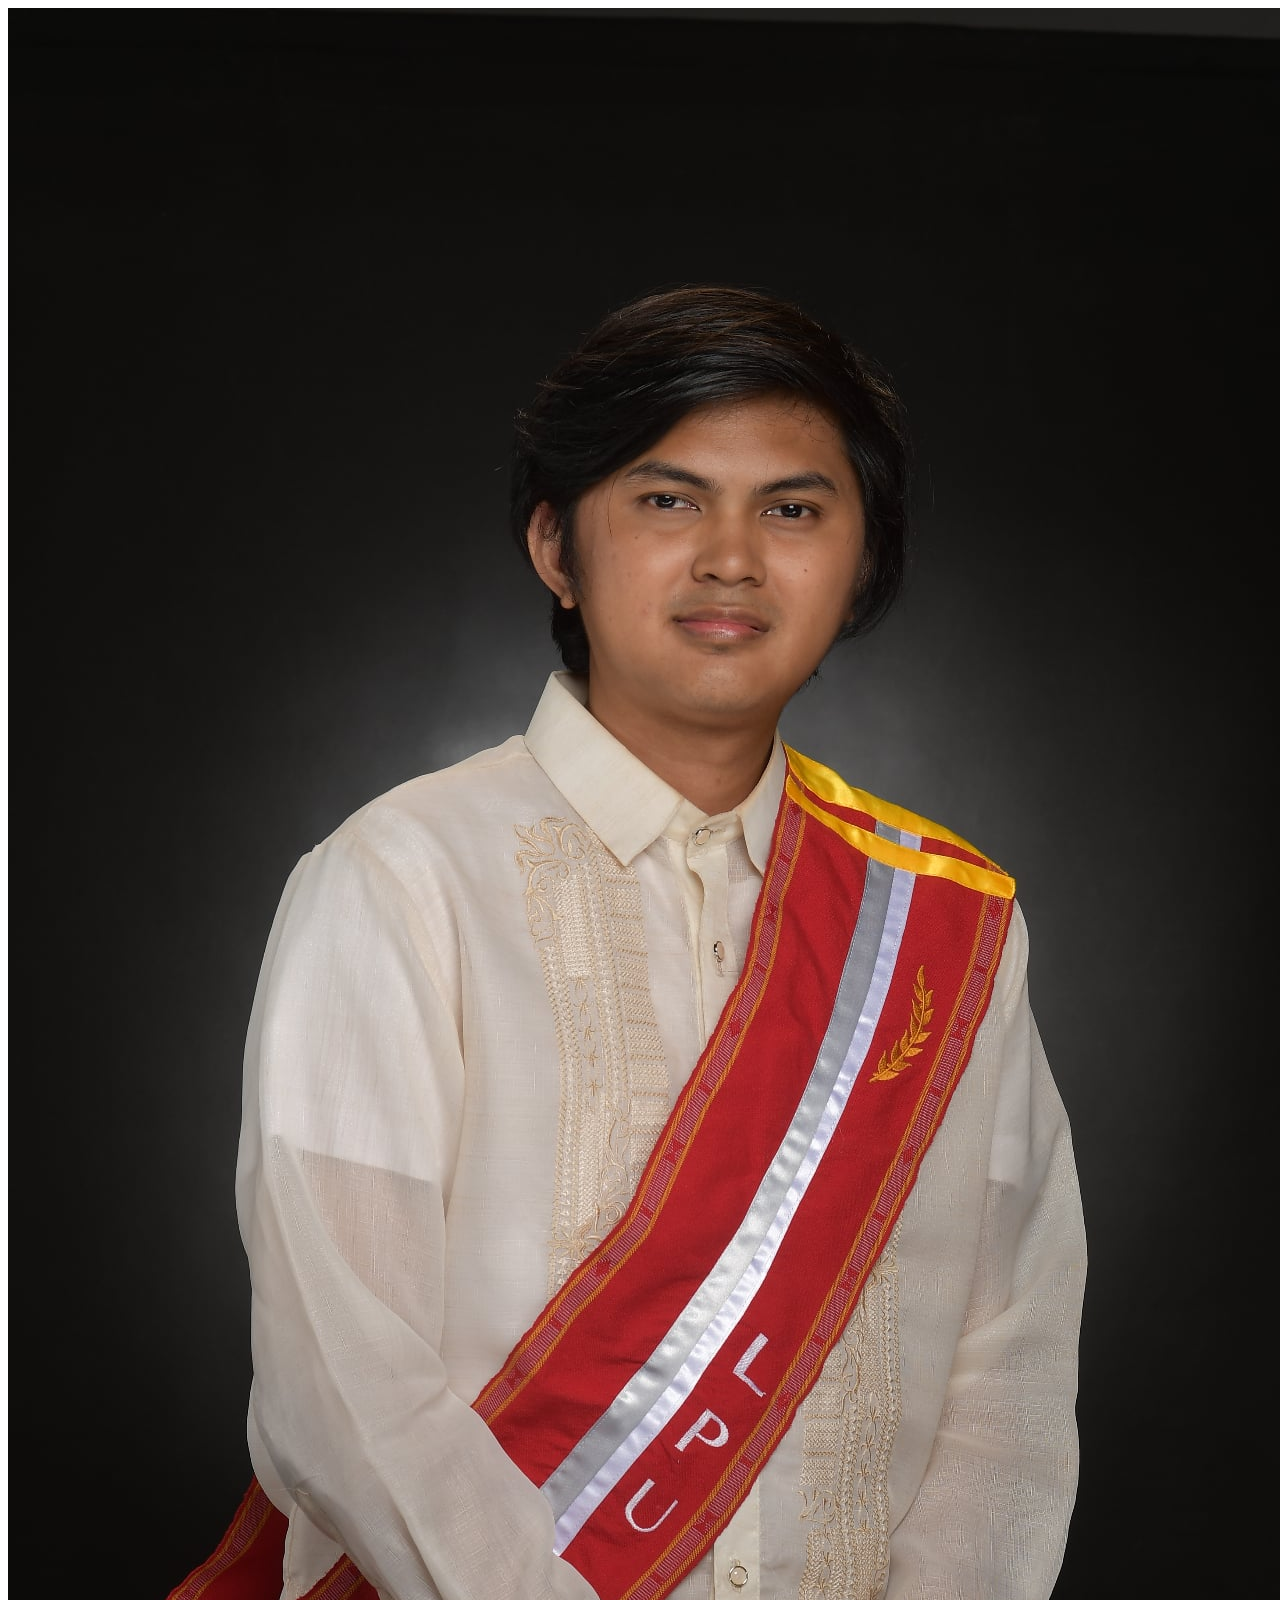
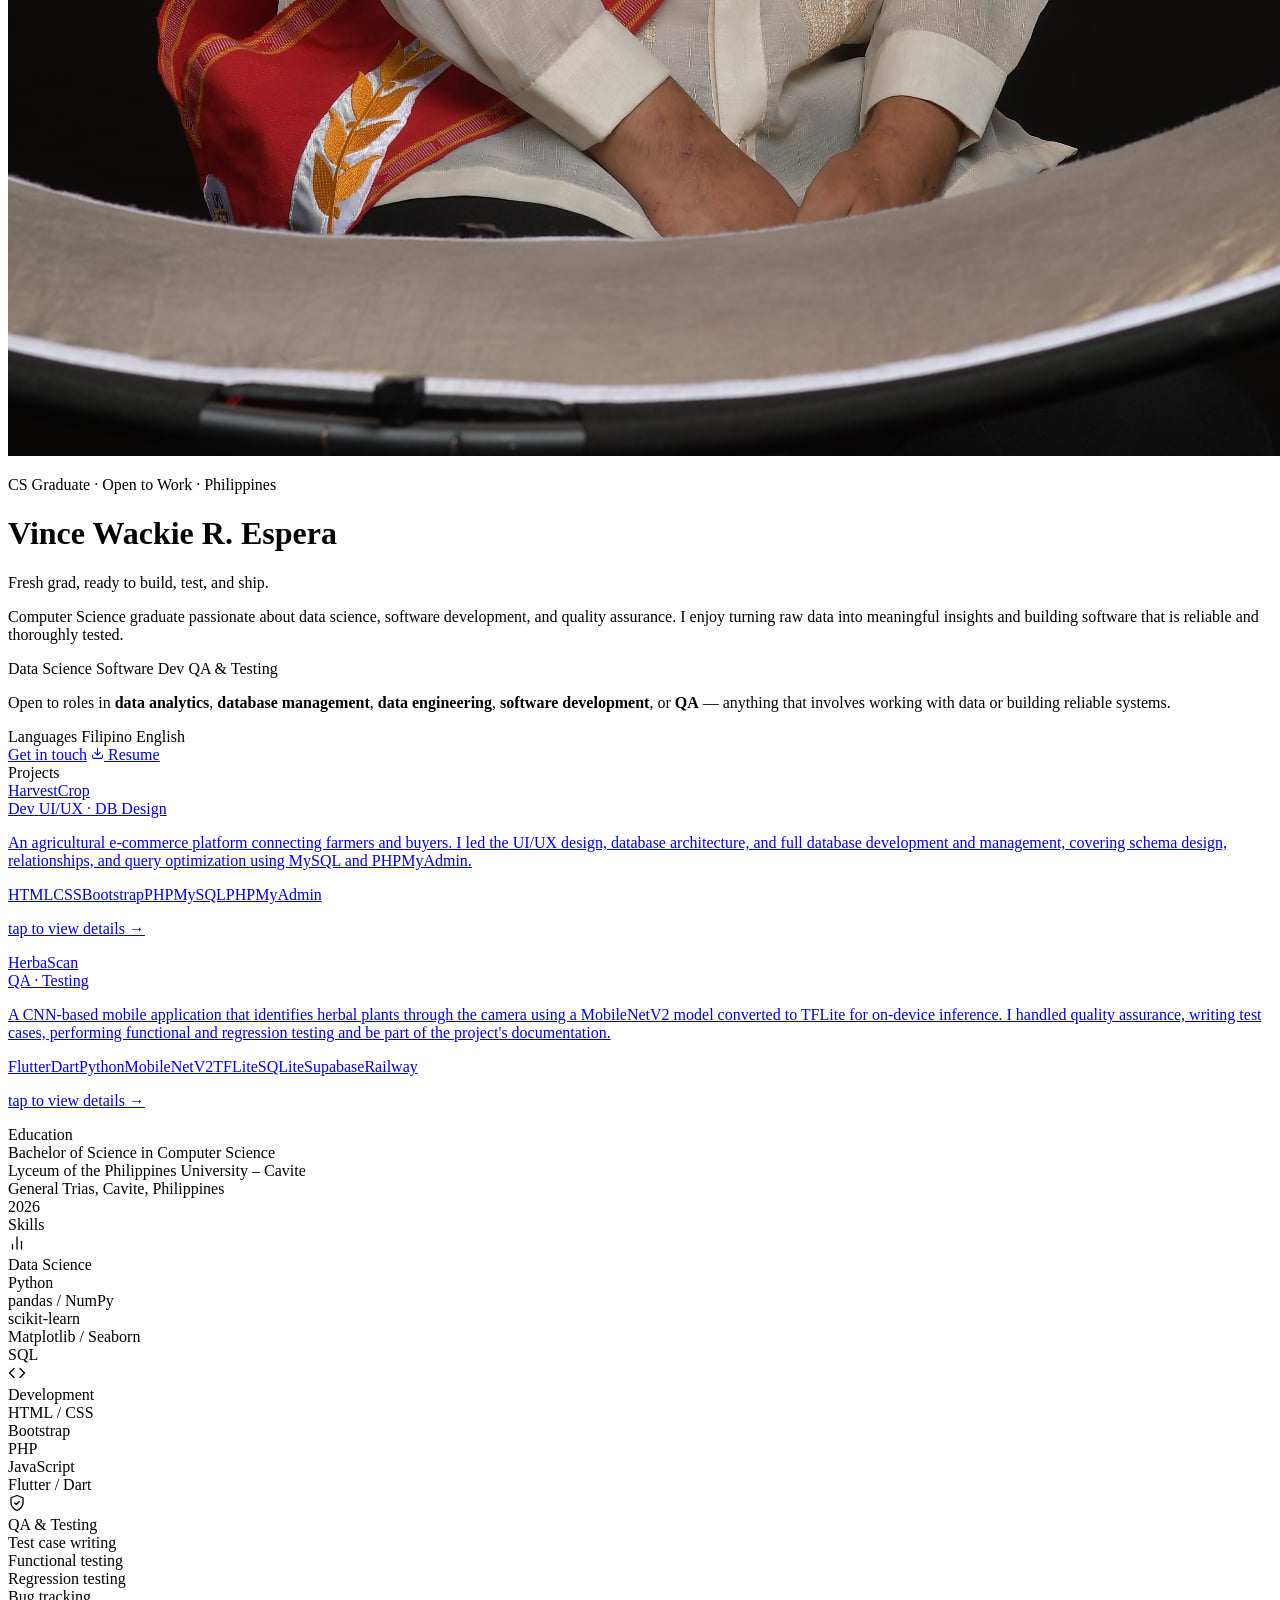
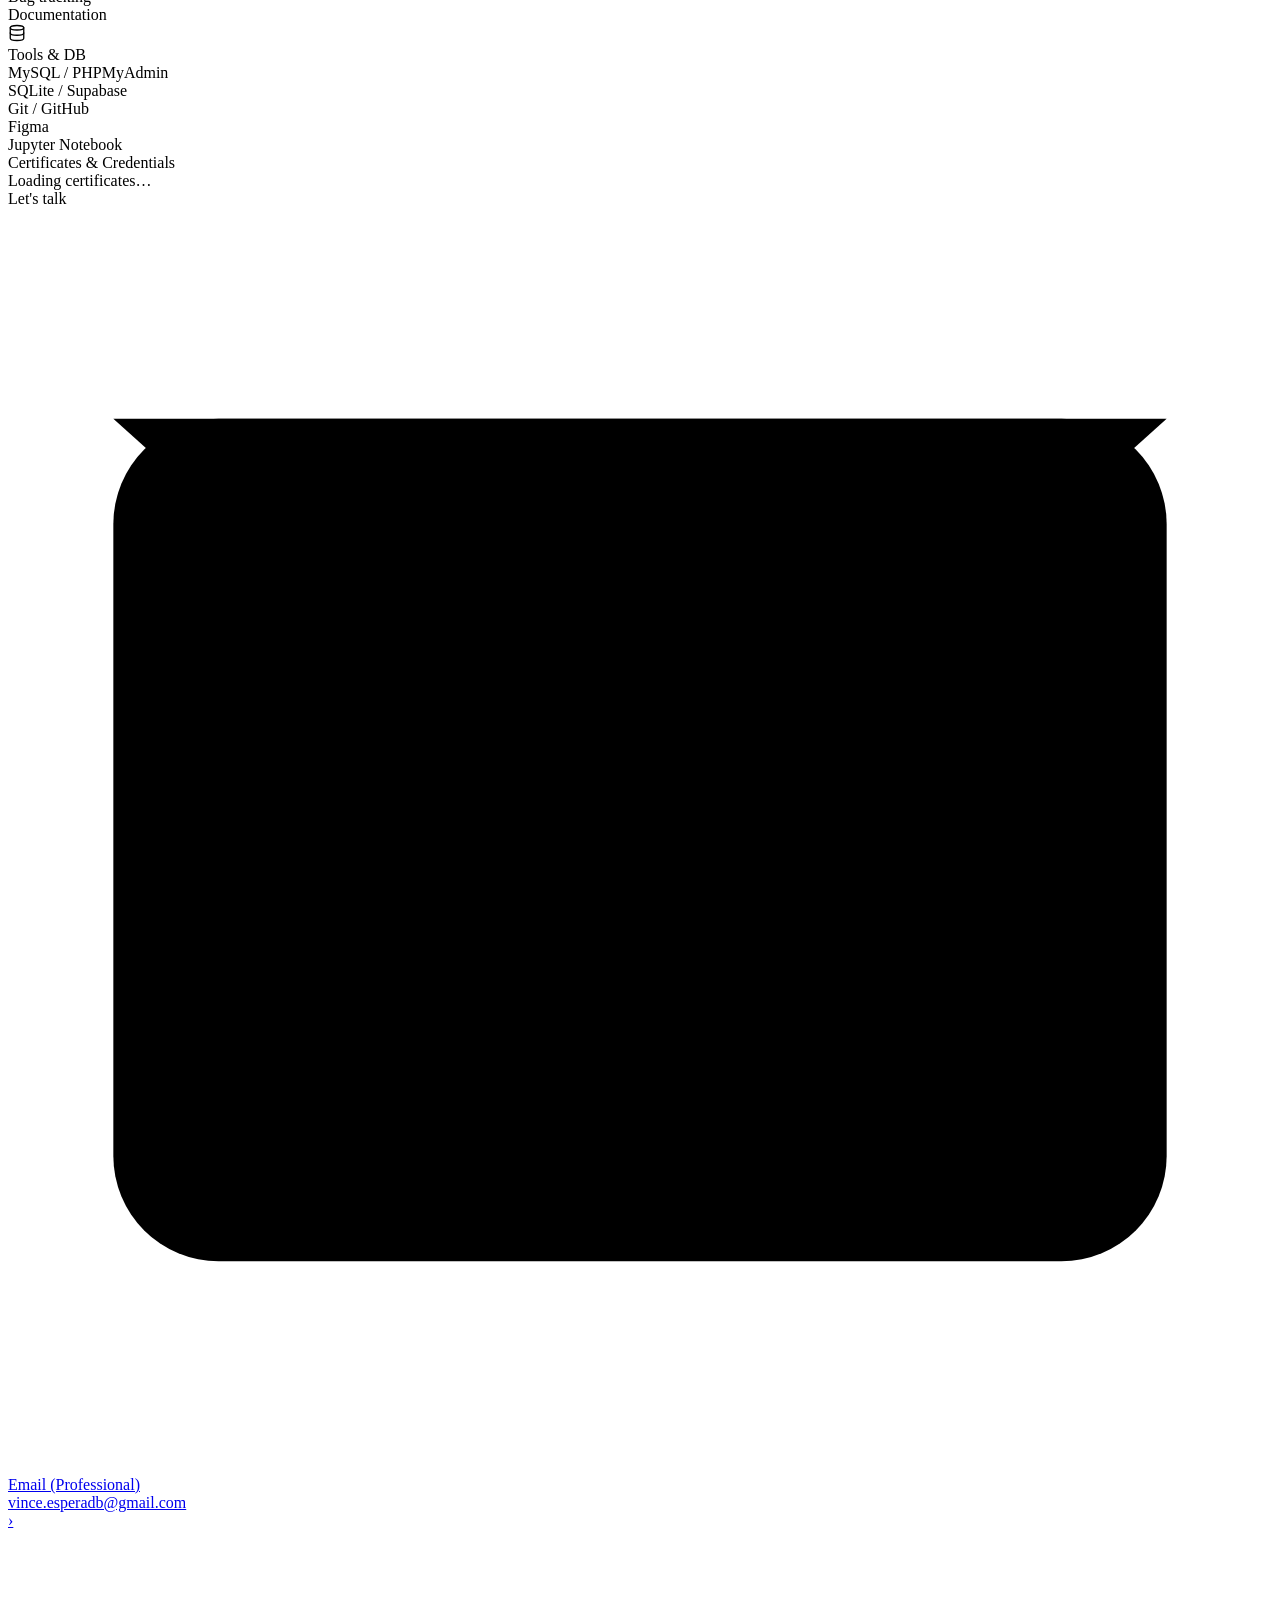
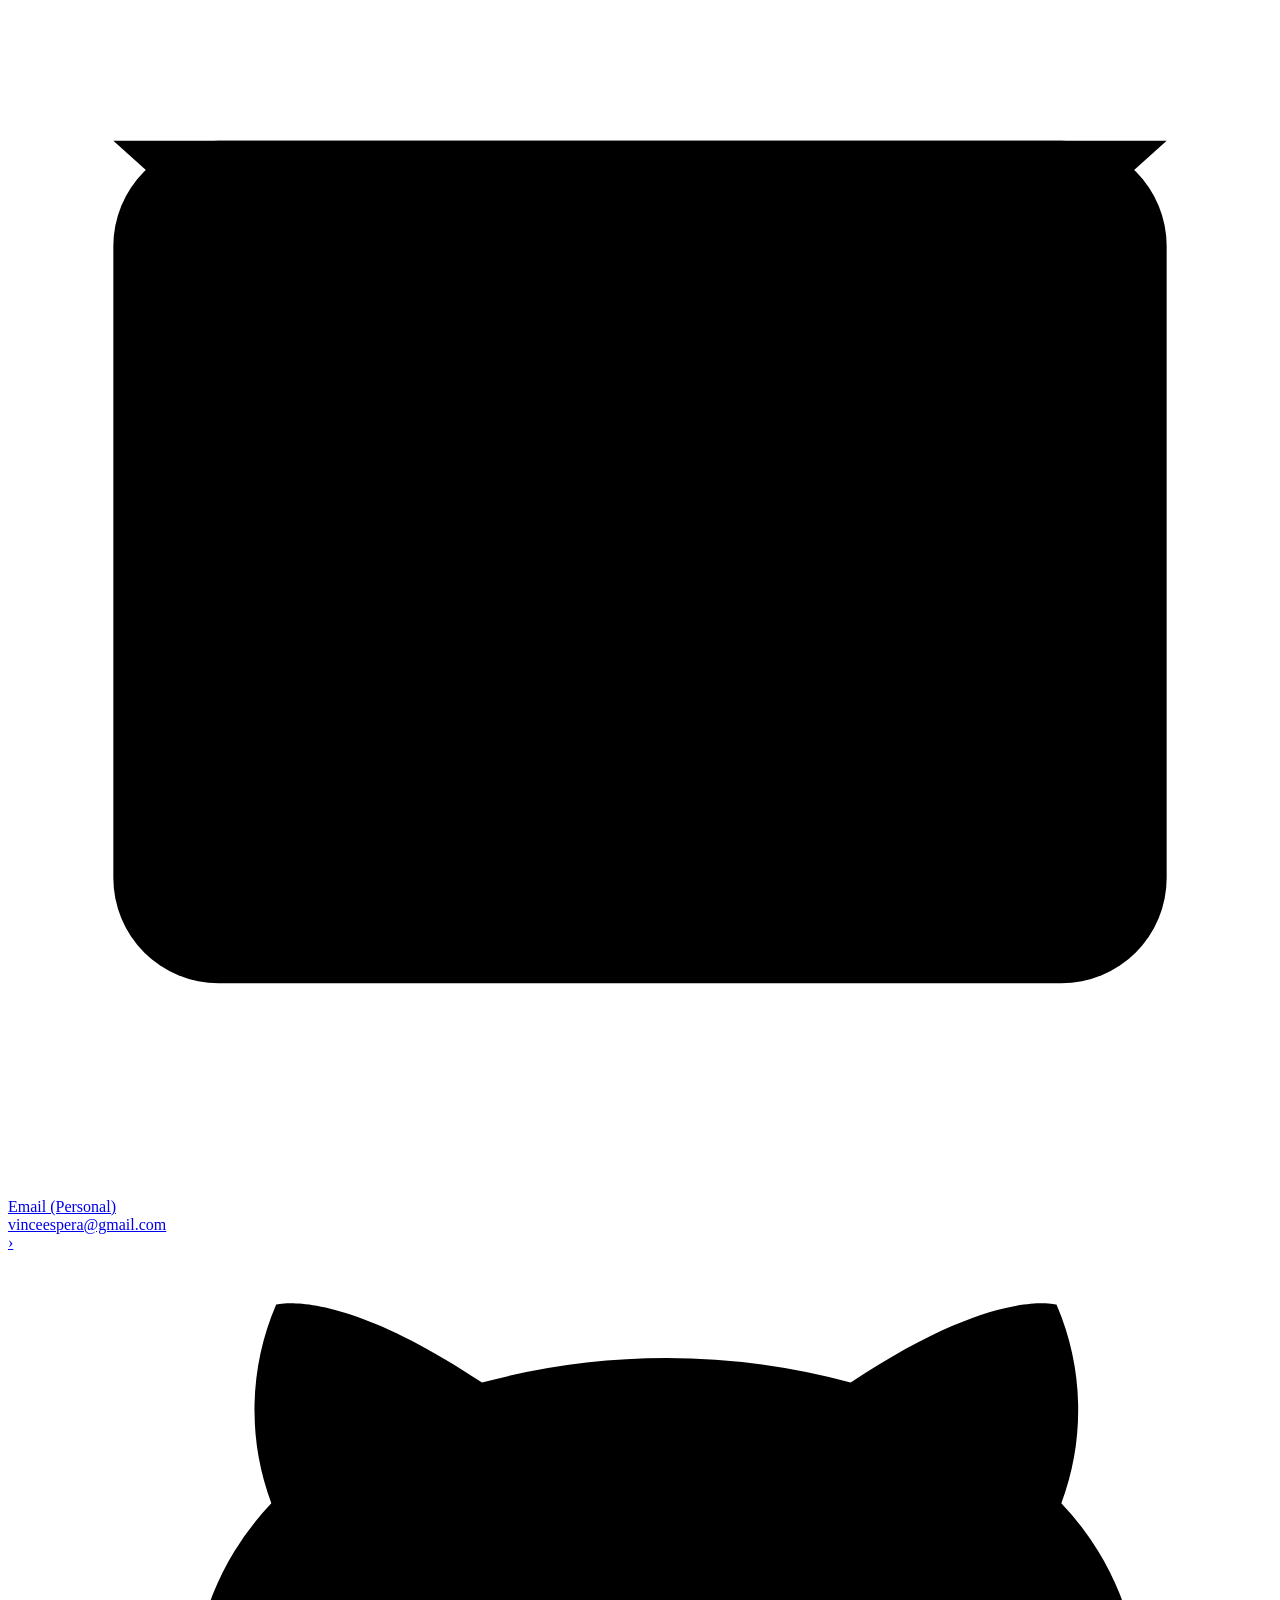
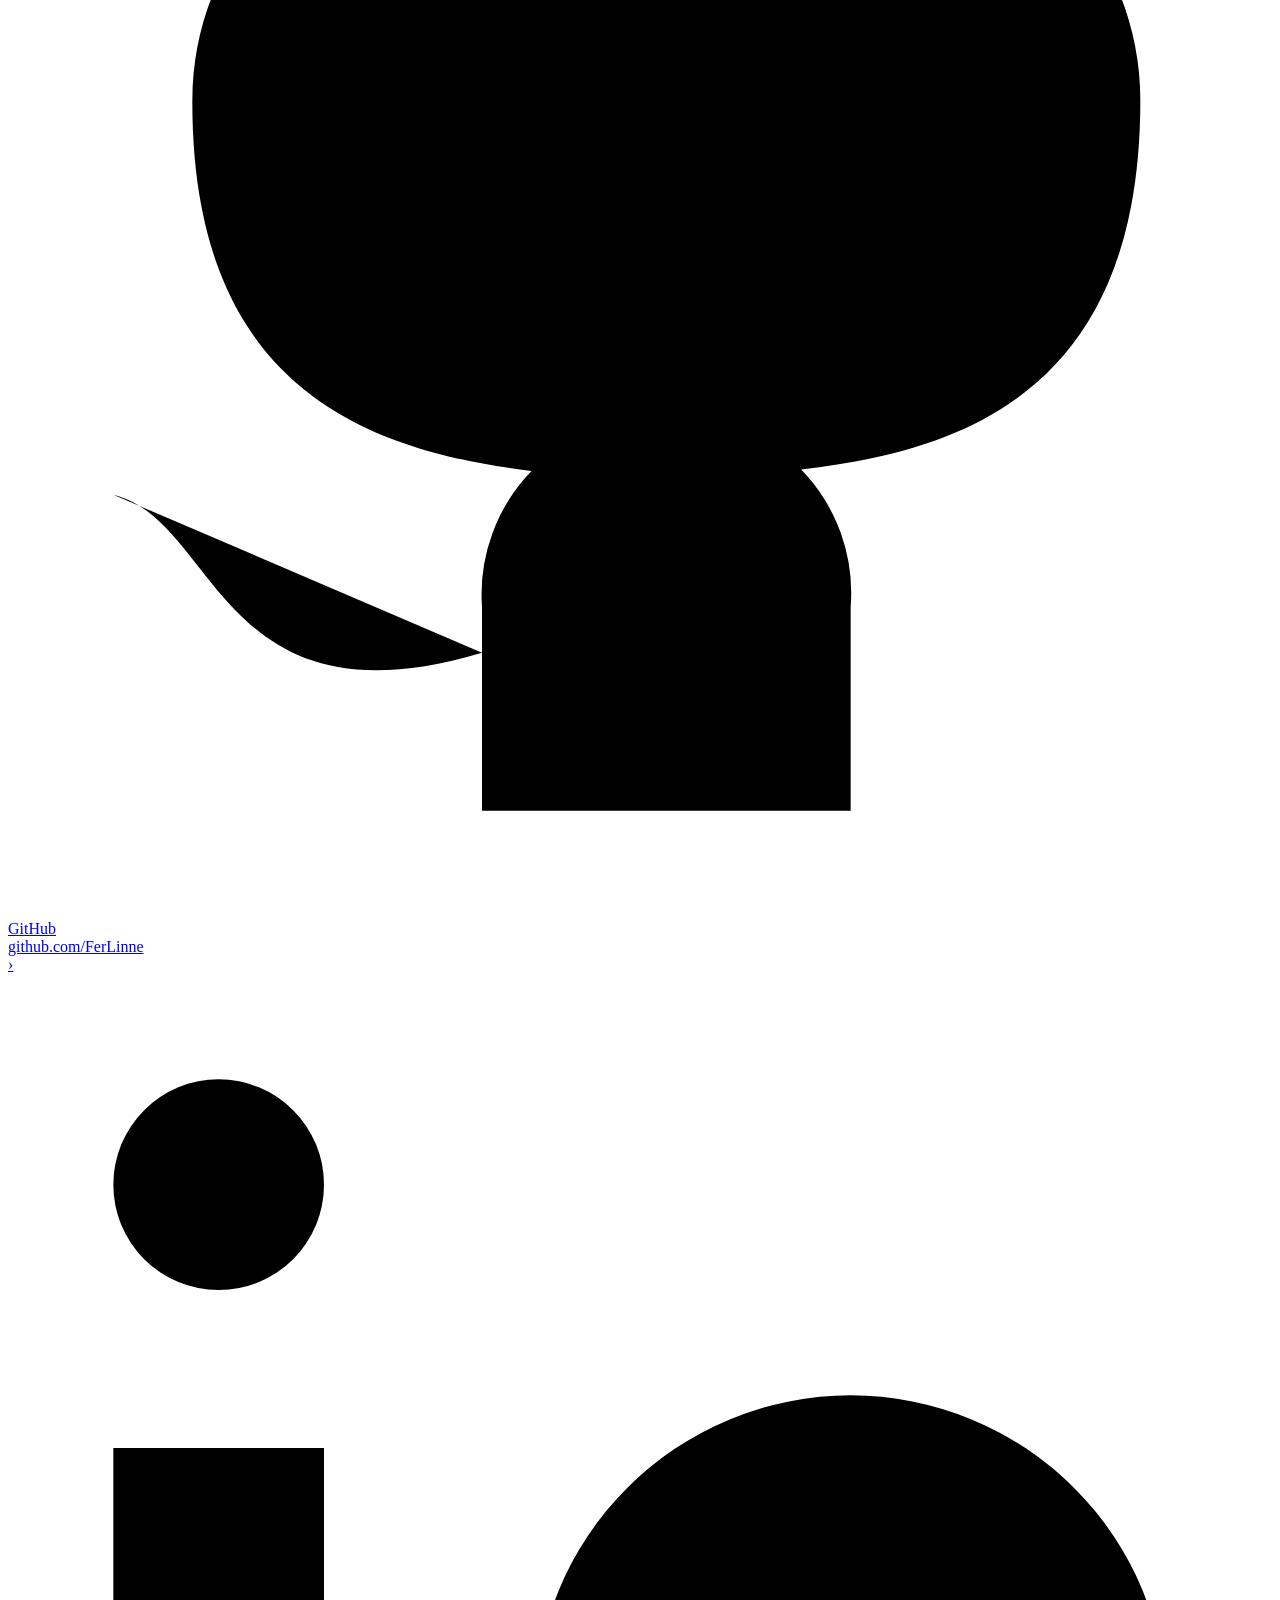
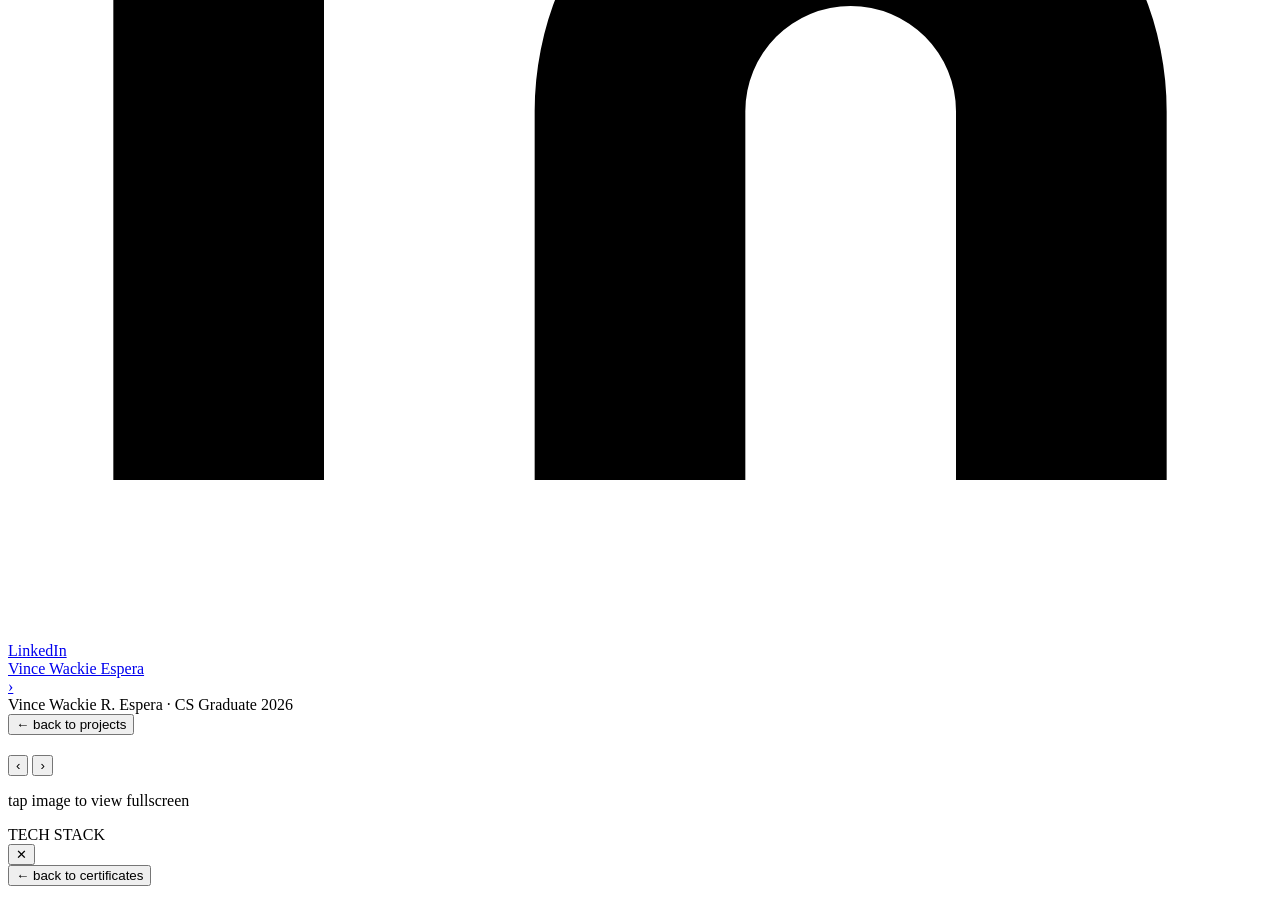
==== index.html @ 19dd056a "Added the updated index.html" ====
<!DOCTYPE html>
<html lang="en">
<head>
<meta charset="UTF-8"/>
<meta name="viewport" content="width=device-width, initial-scale=1.0"/>
<meta name="description" content="Vince Wackie R. Espera — CS Graduate · Data Science · Software Development · QA"/>
<title>Vince Espera · Portfolio</title>
<link href="https://fonts.googleapis.com/css2?family=DM+Mono:wght@400;500&family=DM+Sans:wght@300;400;500&display=swap" rel="stylesheet"/>
<link rel="stylesheet" href="styles.css"/>
</head>
<body>
<div class="page">

  <div class="main-split">

    <div class="hero-left">
      <div class="avatar">
        <img src="images/Profile.jpg" alt="Vince Espera"/>
      </div>
      <p class="hero-eyebrow">CS Graduate &middot; Open to Work &middot; Philippines</p>
      <h1 class="hero-name">Vince Wackie R. Espera</h1>
      <p class="hero-headline">Fresh grad, ready to build, test, and ship.</p>
      <p class="hero-bio">
        Computer Science graduate passionate about data science,
        software development, and quality assurance. I enjoy turning
        raw data into meaningful insights and building software that
        is reliable and thoroughly tested.
      </p>
      <div class="pills">
        <span class="pill">Data Science</span>
        <span class="pill">Software Dev</span>
        <span class="pill">QA &amp; Testing</span>
      </div>

      <p class="hero-looking">
        Open to roles in <strong>data analytics</strong>, <strong>database management</strong>,
        <strong>data engineering</strong>, <strong>software development</strong>, or <strong>QA</strong>
        — anything that involves working with data or building reliable systems.
      </p>

      <div class="hero-languages">
        <span class="lang-label">Languages</span>
        <span class="lang-tag">Filipino</span>
        <span class="lang-tag">English</span>
      </div>
      <div class="cta-row">
        <a class="btn btn-primary" href="mailto:vince.esperadb@gmail.com">Get in touch</a>
        <a class="btn" href="resume.pdf" target="_blank" download>
          <svg width="13" height="13" viewBox="0 0 24 24" fill="none" stroke="currentColor" stroke-width="2" stroke-linecap="round" stroke-linejoin="round"><path d="M21 15v4a2 2 0 0 1-2 2H5a2 2 0 0 1-2-2v-4"/><polyline points="7 10 12 15 17 10"/><line x1="12" y1="15" x2="12" y2="3"/></svg>
          Resume
        </a>
      </div>
    </div>

    <div id="projects">
      <div class="section-label">Projects</div>
      <div class="projects-scroll" id="project-list">
        <div class="list-state">Loading projects&hellip;</div>
      </div>
    </div>

  </div>


  <section class="section" id="education">
    <div class="section-label">Education</div>
    <div class="edu-card">
      <div class="edu-main">
        <div class="edu-degree">Bachelor of Science in Computer Science</div>
        <div class="edu-school">Lyceum of the Philippines University – Cavite</div>
        <div class="edu-location">General Trias, Cavite, Philippines</div>
      </div>
      <div class="edu-year">2026</div>
    </div>
  </section>

  <section class="section" id="skills">
    <div class="section-label">Skills</div>
    <div class="skills-grid">

      <div class="skill-card">
        <div class="skill-card-header">
          <div class="skill-icon ds">
            <svg width="18" height="18" viewBox="0 0 24 24" fill="none" stroke="currentColor" stroke-width="1.75" stroke-linecap="round" stroke-linejoin="round">
              <line x1="18" y1="20" x2="18" y2="10"/><line x1="12" y1="20" x2="12" y2="4"/><line x1="6" y1="20" x2="6" y2="14"/>
            </svg>
          </div>
          <div class="skill-card-title">Data Science</div>
        </div>
        <div class="skill-items">
          <div class="skill-item"><span class="skill-dot"></span>Python</div>
          <div class="skill-item"><span class="skill-dot"></span>pandas / NumPy</div>
          <div class="skill-item"><span class="skill-dot"></span>scikit-learn</div>
          <div class="skill-item"><span class="skill-dot"></span>Matplotlib / Seaborn</div>
          <div class="skill-item"><span class="skill-dot"></span>SQL</div>
        </div>
      </div>

      <div class="skill-card">
        <div class="skill-card-header">
          <div class="skill-icon dev">
            <svg width="18" height="18" viewBox="0 0 24 24" fill="none" stroke="currentColor" stroke-width="1.75" stroke-linecap="round" stroke-linejoin="round">
              <polyline points="16 18 22 12 16 6"/><polyline points="8 6 2 12 8 18"/>
            </svg>
          </div>
          <div class="skill-card-title">Development</div>
        </div>
        <div class="skill-items">
          <div class="skill-item"><span class="skill-dot"></span>HTML / CSS</div>
          <div class="skill-item"><span class="skill-dot"></span>Bootstrap</div>
          <div class="skill-item"><span class="skill-dot"></span>PHP</div>
          <div class="skill-item"><span class="skill-dot"></span>JavaScript</div>
          <div class="skill-item"><span class="skill-dot"></span>Flutter / Dart</div>
        </div>
      </div>

      <div class="skill-card">
        <div class="skill-card-header">
          <div class="skill-icon qa">
            <svg width="18" height="18" viewBox="0 0 24 24" fill="none" stroke="currentColor" stroke-width="1.75" stroke-linecap="round" stroke-linejoin="round">
              <path d="M12 22s8-4 8-10V5l-8-3-8 3v7c0 6 8 10 8 10z"/><polyline points="9 12 11 14 15 10"/>
            </svg>
          </div>
          <div class="skill-card-title">QA &amp; Testing</div>
        </div>
        <div class="skill-items">
          <div class="skill-item"><span class="skill-dot"></span>Test case writing</div>
          <div class="skill-item"><span class="skill-dot"></span>Functional testing</div>
          <div class="skill-item"><span class="skill-dot"></span>Regression testing</div>
          <div class="skill-item"><span class="skill-dot"></span>Bug tracking</div>
          <div class="skill-item"><span class="skill-dot"></span>Documentation</div>
        </div>
      </div>

      <div class="skill-card">
        <div class="skill-card-header">
          <div class="skill-icon tools">
            <svg width="18" height="18" viewBox="0 0 24 24" fill="none" stroke="currentColor" stroke-width="1.75" stroke-linecap="round" stroke-linejoin="round">
              <ellipse cx="12" cy="5" rx="9" ry="3"/><path d="M21 12c0 1.66-4 3-9 3s-9-1.34-9-3"/><path d="M3 5v14c0 1.66 4 3 9 3s9-1.34 9-3V5"/>
            </svg>
          </div>
          <div class="skill-card-title">Tools &amp; DB</div>
        </div>
        <div class="skill-items">
          <div class="skill-item"><span class="skill-dot"></span>MySQL / PHPMyAdmin</div>
          <div class="skill-item"><span class="skill-dot"></span>SQLite / Supabase</div>
          <div class="skill-item"><span class="skill-dot"></span>Git / GitHub</div>
          <div class="skill-item"><span class="skill-dot"></span>Figma</div>
          <div class="skill-item"><span class="skill-dot"></span>Jupyter Notebook</div>
        </div>
      </div>

    </div>
  </section>

  <section class="section" id="certificates">
    <div class="section-label">Certificates &amp; Credentials</div>
    <div class="cert-grid" id="cert-list">
      <div class="list-state">Loading certificates&hellip;</div>
    </div>
  </section>

  <section class="section" id="contact">
    <div class="section-label">Let's talk</div>
    <div class="contact-card">

      <a class="contact-row" href="mailto:vince.esperadb@gmail.com">
        <div class="contact-icon"><svg viewBox="0 0 24 24"><rect x="2" y="4" width="20" height="16" rx="2"/><path d="m2 4 10 9 10-9"/></svg></div>
        <div><div class="c-label">Email (Professional)</div><div class="c-val">vince.esperadb@gmail.com</div></div>
        <span class="c-arrow">›</span>
      </a>

      <a class="contact-row" href="mailto:vinceespera@gmail.com">
        <div class="contact-icon"><svg viewBox="0 0 24 24"><rect x="2" y="4" width="20" height="16" rx="2"/><path d="m2 4 10 9 10-9"/></svg></div>
        <div><div class="c-label">Email (Personal)</div><div class="c-val">vinceespera@gmail.com</div></div>
        <span class="c-arrow">›</span>
      </a>

      <a class="contact-row" href="https://github.com/FerLinne" target="_blank" rel="noopener">
        <div class="contact-icon"><svg viewBox="0 0 24 24"><path d="M9 19c-5 1.5-5-2.5-7-3m14 6v-3.87a3.37 3.37 0 0 0-.94-2.61c3.14-.35 6.44-1.54 6.44-7A5.44 5.44 0 0 0 20 4.77 5.07 5.07 0 0 0 19.91 1S18.73.65 16 2.48a13.38 13.38 0 0 0-7 0C6.27.65 5.09 1 5.09 1A5.07 5.07 0 0 0 5 4.77a5.44 5.44 0 0 0-1.5 3.78c0 5.42 3.3 6.61 6.44 7A3.37 3.37 0 0 0 9 18.13V22"/></svg></div>
        <div><div class="c-label">GitHub</div><div class="c-val">github.com/FerLinne</div></div>
        <span class="c-arrow">›</span>
      </a>

      <a class="contact-row" href="https://www.linkedin.com/in/vince-wackie-espera-24503b363/" target="_blank" rel="noopener">
        <div class="contact-icon"><svg viewBox="0 0 24 24"><path d="M16 8a6 6 0 0 1 6 6v7h-4v-7a2 2 0 0 0-2-2 2 2 0 0 0-2 2v7h-4v-7a6 6 0 0 1 6-6z"/><rect x="2" y="9" width="4" height="12"/><circle cx="4" cy="4" r="2"/></svg></div>
        <div><div class="c-label">LinkedIn</div><div class="c-val">Vince Wackie Espera</div></div>
        <span class="c-arrow">›</span>
      </a>

    </div>
  </section>

  <footer>
    <span>Vince Wackie R. Espera &middot; CS Graduate</span>
    <span>2026</span>
  </footer>

</div>


<div class="detail-overlay" id="detail-overlay">
  <div class="detail-inner">
    <button class="detail-back" id="detail-back">← back to projects</button>
    <h2 class="detail-title" id="detail-title"></h2>
    <div class="carousel-wrap">
      <div class="carousel-track" id="carousel-track"></div>
      <button class="cbtn prev" id="cprev">&#8249;</button>
      <button class="cbtn next" id="cnext">&#8250;</button>
    </div>
    <div class="carousel-dots" id="carousel-dots"></div>
    <p class="carousel-hint" id="carousel-hint">tap image to view fullscreen</p>
    <div class="detail-badges" id="detail-badges"></div>
    <div id="detail-status"></div>
    <p class="detail-desc" id="detail-desc"></p>
    <div class="detail-divider"></div>
    <div class="detail-stack-label">TECH STACK</div>
    <div class="detail-tags" id="detail-tags"></div>
    <div id="detail-link-wrap"></div>
  </div>
</div>


<div class="fullscreen-overlay" id="fs-overlay">
  <button class="fs-close" id="fs-close">&#10005;</button>
  <img id="fs-img" src="" alt=""/>
</div>


<script>
const BADGE = {
  dev:    { label: 'Dev',            cls: 'badge-dev'    },
  ds:     { label: 'Data Science',   cls: 'badge-ds'     },
  qa:     { label: 'QA · Testing',   cls: 'badge-qa'     },
  design: { label: 'UI/UX · Design', cls: 'badge-design' },
};

function esc(s) {
  return String(s)
    .replace(/&/g, '&amp;').replace(/</g, '&lt;')
    .replace(/>/g, '&gt;').replace(/"/g, '&quot;');
}

async function loadProjects() {
  const list = document.getElementById('project-list');
  try {
    const res = await fetch('projects.json');
    if (!res.ok) throw new Error('Could not load projects.json');
    const projects = await res.json();
    if (!projects.length) {
      list.innerHTML = '<div class="list-state">No projects yet.</div>';
      return;
    }
    list.innerHTML = projects.map(p => {
      const b   = BADGE[p.badge] || BADGE.dev;
      const b2  = p.badge2 ? `<span class="badge badge-design">${esc(p.badge2)}</span>` : '';
      const imgs = p.images && p.images.length > 0;
      const hint = imgs
        ? `<p class="card-hint">${p.images.length} image${p.images.length > 1 ? 's' : ''} · tap to view →</p>`
        : `<p class="card-hint">tap to view details →</p>`;
      const statusTag = (p.status && p.year)
        ? `<span class="project-status">${esc(p.status)} · ${esc(p.type || 'Project')} · ${esc(p.year)}</span>`
        : '';
      return `
        <a class="project-card" href="#"
          data-title="${esc(p.title)}"
          data-desc="${esc(p.description)}"
          data-tags="${esc(p.tags.join(','))}"
          data-badge="${esc(p.badge)}"
          data-badge2="${esc(p.badge2 || '')}"
          data-link="${esc(p.link || '')}"
          data-status="${esc(p.status || '')}"
          data-type="${esc(p.type || '')}"
          data-year="${esc(p.year || '')}"
          data-images="${esc((p.images || []).join(','))}">
          <div class="card-top">
            <div class="card-title">${esc(p.title)}</div>
            <div class="badge-group">
              <span class="badge ${b.cls}">${b.label}</span>
              ${b2}
            </div>
          </div>
          <p class="card-desc">${esc(p.description)}</p>
          <div class="tag-row">${p.tags.map(t => `<span class="tag">${esc(t)}</span>`).join('')}</div>
          ${statusTag}
          ${hint}
        </a>`;
    }).join('');
    document.querySelectorAll('.project-card').forEach(c =>
      c.addEventListener('click', e => { e.preventDefault(); openDetail(c); })
    );
  } catch (err) {
    list.innerHTML = `<div class="list-state error">Could not load projects.<br/><small>${err.message}</small></div>`;
  }
}


let _imgs = [], _cur = 0;

function buildCarousel(images) {
  _imgs = images; _cur = 0;
  const track = document.getElementById('carousel-track');
  const dots  = document.getElementById('carousel-dots');
  const prev  = document.getElementById('cprev');
  const next  = document.getElementById('cnext');
  const hint  = document.getElementById('carousel-hint');
  track.innerHTML = dots.innerHTML = '';

  if (!images.length) {
    track.innerHTML = `
      <div class="carousel-slide">
        <div class="carousel-empty">
          <svg width="36" height="36" viewBox="0 0 24 24" fill="none" stroke="#aaa" stroke-width="1.2">
            <rect x="3" y="3" width="18" height="18" rx="2"/>
            <circle cx="8.5" cy="8.5" r="1.5"/>
            <polyline points="21 15 16 10 5 21"/>
          </svg>
          <p>no images yet</p>
        </div>
      </div>`;
    prev.style.display = next.style.display = 'none';
    hint.style.display = 'none';
    return;
  }

  images.forEach((src, i) => {
    const slide = document.createElement('div');
    slide.className = 'carousel-slide';
    const img = document.createElement('img');
    img.src = src; img.alt = 'Image ' + (i + 1); img.loading = 'lazy';
    img.addEventListener('click', () => openFs(src));
    slide.appendChild(img);
    track.appendChild(slide);

    const dot = document.createElement('button');
    dot.className = 'dot' + (i === 0 ? ' active' : '');
    dot.addEventListener('click', () => goTo(i));
    dots.appendChild(dot);
  });

  prev.style.display = next.style.display = images.length > 1 ? 'flex' : 'none';
  hint.style.display = 'block';
  goTo(0);
}

function goTo(i) {
  _cur = Math.max(0, Math.min(i, _imgs.length - 1));
  document.getElementById('carousel-track').style.transform = `translateX(-${_cur * 100}%)`;
  document.querySelectorAll('.dot').forEach((d, j) => d.classList.toggle('active', j === _cur));
}

document.getElementById('cprev').addEventListener('click', () => goTo(_cur - 1));
document.getElementById('cnext').addEventListener('click', () => goTo(_cur + 1));


function openFs(src) {
  document.getElementById('fs-img').src = src;
  document.getElementById('fs-overlay').classList.add('open');
}

function closeFs() {
  document.getElementById('fs-overlay').classList.remove('open');
}

document.getElementById('fs-close').addEventListener('click', closeFs);
document.getElementById('fs-overlay').addEventListener('click', function(e) {
  if (e.target === this) closeFs();
});


function openDetail(card) {
  const title  = card.dataset.title  || '';
  const desc   = card.dataset.desc   || '';
  const tags   = (card.dataset.tags  || '').split(',').map(t => t.trim()).filter(Boolean);
  const badge  = card.dataset.badge  || 'dev';
  const badge2 = card.dataset.badge2 || '';
  const link   = card.dataset.link   || '';
  const images = (card.dataset.images || '').split(',').map(s => s.trim()).filter(Boolean);

  document.getElementById('detail-title').textContent = title;
  document.getElementById('detail-desc').textContent  = desc;

  const b = BADGE[badge] || BADGE.dev;
  document.getElementById('detail-badges').innerHTML =
    `<span class="badge ${b.cls}">${b.label}</span>` +
    (badge2 ? ` <span class="badge badge-design">${badge2}</span>` : '');

  document.getElementById('detail-tags').innerHTML =
    tags.map(t => `<span class="tag">${t}</span>`).join('');

  const status  = card.dataset.status || '';
  const type    = card.dataset.type   || '';
  const year    = card.dataset.year   || '';
  const statusHtml = (status && year)
    ? `<span class="project-status" style="display:inline-block;margin-bottom:1rem">${status} · ${type} · ${year}</span>`
    : '';
  document.getElementById('detail-status').innerHTML = statusHtml;

  document.getElementById('detail-link-wrap').innerHTML = link
    ? `<a class="detail-link" href="${link}" target="_blank" rel="noopener">↗ View Project</a>` : '';

  buildCarousel(images);

  const o = document.getElementById('detail-overlay');
  o.classList.add('open');
  o.scrollTop = 0;
  document.body.style.overflow = 'hidden';
}

function closeDetail() {
  document.getElementById('detail-overlay').classList.remove('open');
  document.getElementById('fs-overlay').classList.remove('open');
  document.body.style.overflow = '';
}

document.getElementById('detail-back').addEventListener('click', closeDetail);

document.addEventListener('keydown', e => {
  if (e.key === 'Escape') {
    if (document.getElementById('fs-overlay').classList.contains('open')) closeFs();
    else if (document.getElementById('cert-overlay').classList.contains('open')) closeCert();
    else closeDetail();
  }
  if (document.getElementById('detail-overlay').classList.contains('open')) {
    if (e.key === 'ArrowLeft')  goTo(_cur - 1);
    if (e.key === 'ArrowRight') goTo(_cur + 1);
  }
});

(function () {
  let sx = null;
  const w = document.querySelector('.carousel-wrap');
  if (!w) return;
  w.addEventListener('touchstart', e => { sx = e.touches[0].clientX; }, { passive: true });
  w.addEventListener('touchend',   e => {
    if (sx === null) return;
    const dx = e.changedTouches[0].clientX - sx;
    if (Math.abs(dx) > 40) dx < 0 ? goTo(_cur + 1) : goTo(_cur - 1);
    sx = null;
  }, { passive: true });
})();

loadProjects();

async function loadCertificates() {
  const list = document.getElementById('cert-list');
  try {
    const res = await fetch('certificates.json');
    if (!res.ok) throw new Error('Could not load certificates.json');
    const certs = await res.json();
    if (!certs.length) {
      list.innerHTML = '<div class="list-state">No certificates yet.</div>';
      return;
    }
    list.innerHTML = certs.map(c => `
      <a class="cert-card" href="#"
        data-title="${esc(c.title)}"
        data-issuer="${esc(c.issuer)}"
        data-date="${esc(c.date)}"
        data-category="${esc(c.category || '')}"
        data-image="${esc(c.image || '')}">
        <div class="cert-icon">
          <svg width="20" height="20" viewBox="0 0 24 24" fill="none" stroke="currentColor" stroke-width="1.75" stroke-linecap="round" stroke-linejoin="round">
            <circle cx="12" cy="8" r="6"/><path d="M15.477 12.89L17 22l-5-3-5 3 1.523-9.11"/>
          </svg>
        </div>
        <div class="cert-info">
          <div class="cert-card-title">${esc(c.title)}</div>
          <div class="cert-card-issuer">${esc(c.issuer)}</div>
          <div class="cert-card-date">${esc(c.date)}</div>
        </div>
        <span class="c-arrow">›</span>
      </a>`).join('');
    document.querySelectorAll('.cert-card').forEach(c =>
      c.addEventListener('click', e => { e.preventDefault(); openCert(c); })
    );
  } catch (err) {
    list.innerHTML = `<div class="list-state error">Could not load certificates.<br/><small>${err.message}</small></div>`;
  }
}

function openCert(card) {
  const title    = card.dataset.title    || '';
  const issuer   = card.dataset.issuer   || '';
  const date     = card.dataset.date     || '';
  const image    = card.dataset.image    || '';

  document.getElementById('cert-title').textContent = title;

  const imgWrap = document.getElementById('cert-img-wrap');
  imgWrap.innerHTML = image
    ? `<img src="${image}" alt="${esc(title)}" style="width:100%;border-radius:10px;border:1px solid var(--border);cursor:zoom-in;" onclick="openFs('${image}')"/>`
    : `<div style="height:180px;background:var(--tag-bg);border-radius:10px;display:flex;align-items:center;justify-content:center;font-family:var(--mono);font-size:11px;color:var(--muted)">no image yet</div>`;

  document.getElementById('cert-meta').innerHTML = `
    <div style="margin-top:1.25rem;display:flex;flex-direction:column;gap:.5rem">
      <div style="font-size:13px;color:var(--muted)"><strong style="color:var(--text)">Issued by</strong> &nbsp;${esc(issuer)}</div>
      <div style="font-size:13px;color:var(--muted)"><strong style="color:var(--text)">Date</strong> &nbsp;${esc(date)}</div>
    </div>`;

  const o = document.getElementById('cert-overlay');
  o.classList.add('open');
  o.scrollTop = 0;
  document.body.style.overflow = 'hidden';
}

function closeCert() {
  document.getElementById('cert-overlay').classList.remove('open');
  document.getElementById('fs-overlay').classList.remove('open');
  document.body.style.overflow = '';
}

document.getElementById('cert-back').addEventListener('click', closeCert);

loadCertificates();
</script>


<div class="cert-overlay" id="cert-overlay">
  <div class="detail-inner">
    <button class="detail-back" id="cert-back">← back to certificates</button>
    <h2 class="detail-title" id="cert-title"></h2>
    <div class="cert-img-wrap" id="cert-img-wrap"></div>
    <div class="cert-meta" id="cert-meta"></div>
  </div>
</div>
</body>
</html>
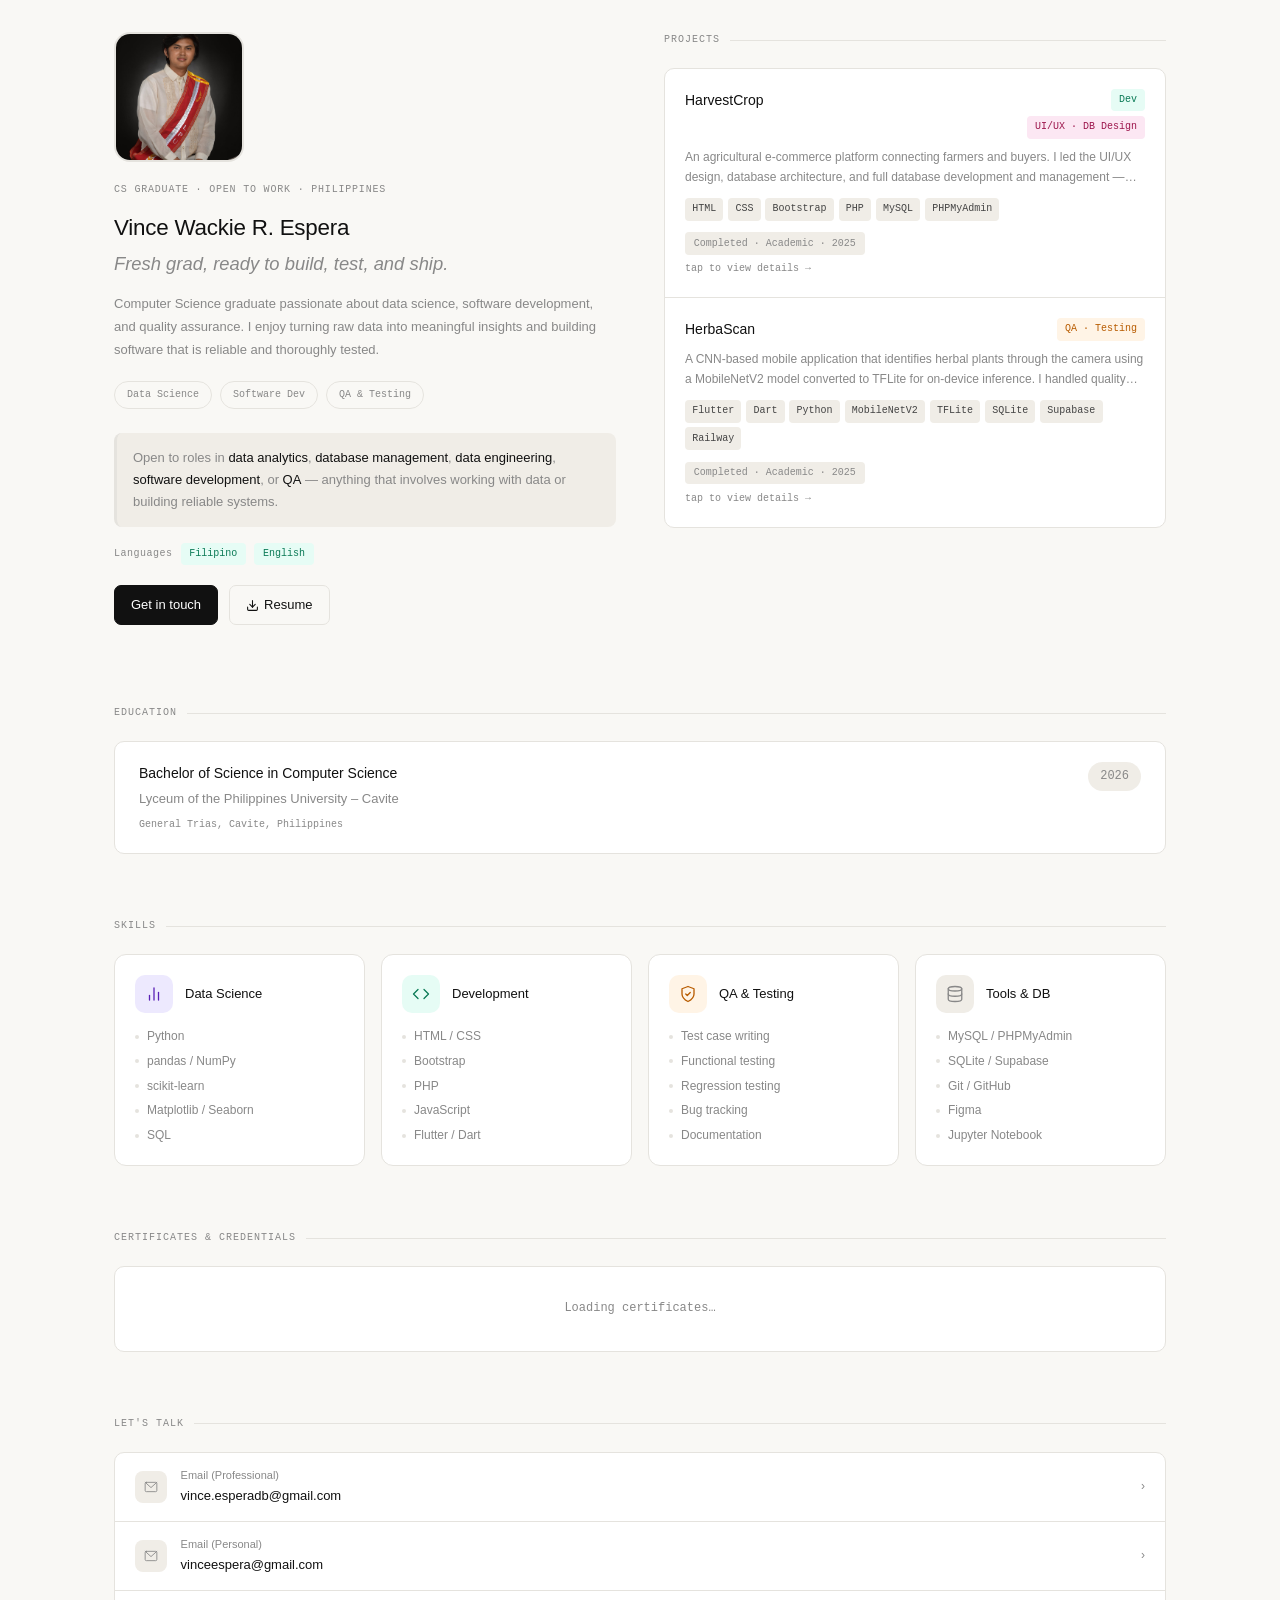
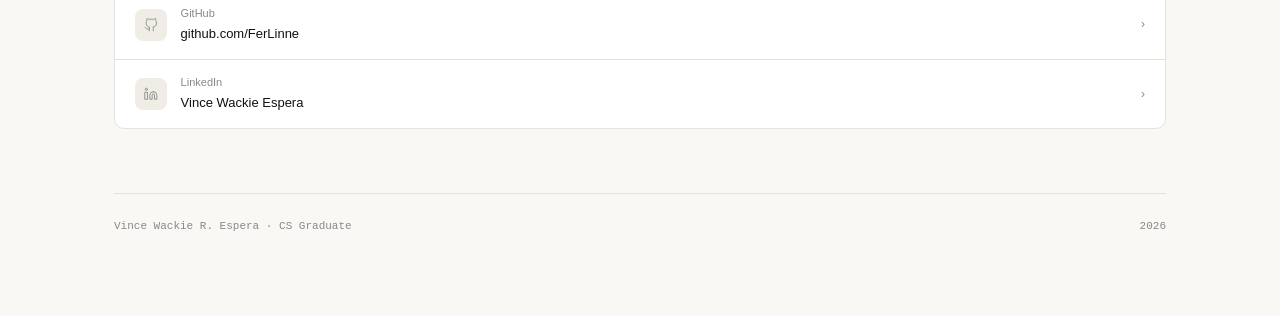
==== commit c4a78991: "Updated the href for the CSS" ====
--- a/index.html
+++ b/index.html
@@ -6,7 +6,7 @@
 <meta name="description" content="Vince Wackie R. Espera — CS Graduate · Data Science · Software Development · QA"/>
 <title>Vince Espera · Portfolio</title>
 <link href="https://fonts.googleapis.com/css2?family=DM+Mono:wght@400;500&family=DM+Sans:wght@300;400;500&display=swap" rel="stylesheet"/>
-<link rel="stylesheet" href="styles.css"/>
+<link rel="stylesheet" href="css/styles.css"/>
 </head>
 <body>
 <div class="page">
--- a/css/styles.css
+++ b/css/styles.css
@@ -0,0 +1,556 @@
+/* =============================================
+   TOKENS
+   ============================================= */
+:root {
+  --bg:       #f9f8f5;
+  --text:     #111111;
+  --muted:    #888888;
+  --card:     #ffffff;
+  --border:   #e5e3de;
+  --tag-bg:   #f0ede7;
+  --tag-text: #444444;
+
+  --dev-bg:    #e6fcf5; --dev-fg:    #0b7a56;
+  --ds-bg:     #ede9fe; --ds-fg:     #5b21b6;
+  --qa-bg:     #fff4e6; --qa-fg:     #b85c00;
+  --design-bg: #fce7f3; --design-fg: #9d174d;
+
+  --mono: 'DM Mono', monospace;
+  --sans: 'DM Sans', sans-serif;
+}
+
+/* =============================================
+   RESET + BASE
+   ============================================= */
+*, *::before, *::after { margin: 0; padding: 0; box-sizing: border-box; }
+html { scroll-behavior: smooth; }
+body {
+  font-family: var(--sans);
+  background: var(--bg);
+  color: var(--text);
+  font-size: 15px;
+  line-height: 1.6;
+  -webkit-font-smoothing: antialiased;
+  overflow-x: hidden;
+}
+a { color: inherit; text-decoration: none; }
+img { max-width: 100%; display: block; }
+
+/* =============================================
+   LAYOUT
+   ============================================= */
+.page { max-width: 1100px; margin: 0 auto; padding: 2rem 1.5rem 5rem; }
+
+
+
+/* =============================================
+   MAIN SPLIT
+   ============================================= */
+.main-split {
+  display: grid;
+  grid-template-columns: 1fr 1fr;
+  gap: 3rem;
+  align-items: start;
+  margin-bottom: 5rem;
+}
+@media (max-width: 768px) {
+  .main-split { grid-template-columns: 1fr; }
+}
+
+/* =============================================
+   HERO (LEFT)
+   ============================================= */
+.hero-left { position: sticky; top: 2rem; }
+
+.avatar {
+  width: 130px;
+  height: 130px;
+  border-radius: 16px;
+  overflow: hidden;
+  border: 2px solid var(--border);
+  background: var(--tag-bg);
+  display: flex;
+  align-items: center;
+  justify-content: center;
+  margin-bottom: 1.25rem;
+}
+.avatar img { width: 100%; height: 100%; object-fit: cover; }
+.avatar-placeholder { font-family: var(--mono); font-size: 10px; color: var(--muted); text-align: center; }
+
+.hero-eyebrow {
+  font-family: var(--mono);
+  font-size: 10px;
+  color: var(--muted);
+  letter-spacing: .08em;
+  text-transform: uppercase;
+  margin-bottom: .75rem;
+}
+.hero-name { font-size: 1.4rem; font-weight: 500; letter-spacing: -.01em; margin-bottom: .35rem; }
+.hero-headline {
+  font-size: clamp(1rem, 2vw, 1.15rem);
+  font-weight: 300;
+  color: var(--muted);
+  font-style: italic;
+  margin-bottom: 1rem;
+  line-height: 1.4;
+}
+.hero-bio { font-size: 13px; color: var(--muted); line-height: 1.75; margin-bottom: 1.25rem; }
+
+.pills { display: flex; gap: .5rem; flex-wrap: wrap; margin-bottom: 1.5rem; }
+.pill {
+  font-family: var(--mono);
+  font-size: 10px;
+  color: var(--muted);
+  padding: .3rem .75rem;
+  border: 1px solid var(--border);
+  border-radius: 20px;
+}
+
+.cta-row { display: flex; gap: .65rem; flex-wrap: wrap; }
+.btn {
+  display: inline-flex;
+  align-items: center;
+  gap: .35rem;
+  padding: .55rem 1rem;
+  border-radius: 7px;
+  font-family: var(--sans);
+  font-size: 13px;
+  font-weight: 500;
+  border: 1px solid var(--border);
+  cursor: pointer;
+  transition: background .15s;
+  background: transparent;
+  color: var(--text);
+}
+.btn:hover { background: var(--tag-bg); }
+.btn-primary { background: var(--text); color: #fff; border-color: var(--text); }
+.btn-primary:hover { background: #333; }
+
+/* =============================================
+   SECTION LABEL
+   ============================================= */
+.section { margin-bottom: 4rem; }
+.section-label {
+  font-family: var(--mono);
+  font-size: 10px;
+  color: var(--muted);
+  letter-spacing: .1em;
+  text-transform: uppercase;
+  display: flex;
+  align-items: center;
+  gap: .65rem;
+  margin-bottom: 1.25rem;
+}
+.section-label::after { content: ''; flex: 1; height: 1px; background: var(--border); }
+
+/* =============================================
+   PROJECTS (RIGHT)
+   ============================================= */
+.projects-scroll {
+  max-height: 500px;
+  overflow-y: auto;
+  border: 1px solid var(--border);
+  border-radius: 10px;
+  background: var(--card);
+}
+.projects-scroll::-webkit-scrollbar { width: 4px; }
+.projects-scroll::-webkit-scrollbar-track { background: transparent; }
+.projects-scroll::-webkit-scrollbar-thumb { background: var(--border); border-radius: 2px; }
+
+.project-card {
+  display: block;
+  padding: 1.25rem;
+  border-bottom: 1px solid var(--border);
+  cursor: pointer;
+  transition: background .15s;
+  color: inherit;
+}
+.project-card:last-child { border-bottom: none; }
+.project-card:hover { background: #faf9f6; }
+
+.card-top {
+  display: flex;
+  justify-content: space-between;
+  align-items: flex-start;
+  gap: .75rem;
+  margin-bottom: .6rem;
+}
+.card-title { font-size: 14px; font-weight: 500; }
+.badge-group { display: flex; flex-direction: column; gap: .3rem; align-items: flex-end; flex-shrink: 0; }
+.badge { font-family: var(--mono); font-size: 10px; padding: .2rem .5rem; border-radius: 4px; white-space: nowrap; }
+.badge-dev    { background: var(--dev-bg);    color: var(--dev-fg); }
+.badge-ds     { background: var(--ds-bg);     color: var(--ds-fg); }
+.badge-qa     { background: var(--qa-bg);     color: var(--qa-fg); }
+.badge-design { background: var(--design-bg); color: var(--design-fg); }
+
+.card-desc {
+  font-size: 12px;
+  color: var(--muted);
+  line-height: 1.65;
+  margin-bottom: .65rem;
+  display: -webkit-box;
+  -webkit-line-clamp: 2;
+  -webkit-box-orient: vertical;
+  overflow: hidden;
+}
+.tag-row { display: flex; gap: .3rem; flex-wrap: wrap; margin-bottom: .4rem; }
+.tag { font-family: var(--mono); font-size: 10px; background: var(--tag-bg); color: var(--tag-text); padding: .2rem .45rem; border-radius: 4px; }
+.card-hint { font-family: var(--mono); font-size: 10px; color: var(--muted); margin-top: .4rem; }
+.list-state { padding: 2rem; text-align: center; font-family: var(--mono); font-size: 12px; color: var(--muted); }
+.list-state.error { color: #c0392b; }
+
+/* =============================================
+   SKILLS
+   ============================================= */
+.skills-grid { display: grid; grid-template-columns: repeat(auto-fit, minmax(200px, 1fr)); gap: 1rem; }
+.skill-card {
+  background: var(--card);
+  border: 1px solid var(--border);
+  border-radius: 12px;
+  padding: 1.25rem;
+  display: flex;
+  flex-direction: column;
+  gap: .85rem;
+  transition: border-color .2s;
+}
+.skill-card:hover { border-color: var(--muted); }
+.skill-card-header { display: flex; align-items: center; gap: .75rem; }
+.skill-icon {
+  width: 38px; height: 38px;
+  border-radius: 10px;
+  display: flex; align-items: center; justify-content: center;
+  font-size: 18px; flex-shrink: 0;
+}
+.skill-icon.ds     { background: var(--ds-bg);  color: var(--ds-fg); }
+.skill-icon.dev    { background: var(--dev-bg); color: var(--dev-fg); }
+.skill-icon.qa     { background: var(--qa-bg);  color: var(--qa-fg); }
+.skill-icon.tools  { background: var(--tag-bg); color: var(--muted); }
+.skill-card-title  { font-size: 13px; font-weight: 500; }
+.skill-items { display: flex; flex-direction: column; gap: .35rem; }
+.skill-item { display: flex; align-items: center; gap: .5rem; font-size: 12px; color: var(--muted); }
+.skill-dot { width: 4px; height: 4px; border-radius: 50%; background: var(--border); flex-shrink: 0; }
+
+/* =============================================
+   CONTACT
+   ============================================= */
+.contact-card { background: var(--card); border: 1px solid var(--border); border-radius: 10px; overflow: hidden; }
+.contact-row {
+  display: flex;
+  align-items: center;
+  gap: .85rem;
+  padding: .9rem 1.25rem;
+  border-bottom: 1px solid var(--border);
+  transition: background .15s;
+  color: inherit;
+}
+.contact-row:last-child { border-bottom: none; }
+.contact-row:hover { background: #faf9f6; }
+.contact-icon {
+  width: 32px; height: 32px;
+  border-radius: 8px;
+  background: var(--tag-bg);
+  display: flex; align-items: center; justify-content: center;
+  flex-shrink: 0;
+}
+.contact-icon svg { width: 14px; height: 14px; stroke: var(--muted); fill: none; stroke-width: 1.5; stroke-linecap: round; stroke-linejoin: round; }
+.c-label { font-size: 11px; color: var(--muted); margin-bottom: 1px; }
+.c-val { font-size: 13px; font-weight: 500; word-break: break-all; }
+@media (min-width: 480px) { .c-val { word-break: normal; } }
+.c-arrow { margin-left: auto; color: var(--muted); font-size: 12px; flex-shrink: 0; }
+
+/* =============================================
+   FOOTER
+   ============================================= */
+footer {
+  margin-top: 4rem;
+  padding-top: 1.5rem;
+  border-top: 1px solid var(--border);
+  display: flex;
+  justify-content: space-between;
+  flex-wrap: wrap;
+  gap: .4rem;
+  font-family: var(--mono);
+  font-size: 11px;
+  color: var(--muted);
+}
+
+/* =============================================
+   DETAIL OVERLAY
+   ============================================= */
+.detail-overlay {
+  display: none;
+  position: fixed;
+  inset: 0;
+  background: var(--bg);
+  z-index: 200;
+  overflow-y: auto;
+  -webkit-overflow-scrolling: touch;
+}
+.detail-overlay.open { display: block; }
+.detail-inner { max-width: 700px; margin: 0 auto; padding: 1.5rem 1.5rem 5rem; }
+.detail-back {
+  display: inline-flex;
+  align-items: center;
+  gap: .4rem;
+  font-family: var(--mono);
+  font-size: 12px;
+  color: var(--muted);
+  margin-bottom: 1.5rem;
+  cursor: pointer;
+  background: none;
+  border: none;
+  padding: 0;
+  transition: color .2s;
+}
+.detail-back:hover { color: var(--text); }
+.detail-title { font-size: clamp(1.4rem, 4vw, 2rem); font-weight: 300; letter-spacing: -.02em; margin-bottom: 1.25rem; }
+
+/* Carousel */
+.carousel-wrap {
+  position: relative;
+  border-radius: 10px;
+  overflow: hidden;
+  background: var(--tag-bg);
+  margin-bottom: .75rem;
+  aspect-ratio: 16/9;
+  max-height: 340px;
+}
+.carousel-track { display: flex; height: 100%; transition: transform .35s ease; }
+.carousel-slide { flex-shrink: 0; width: 100%; height: 100%; }
+.carousel-slide img { width: 100%; height: 100%; object-fit: cover; cursor: zoom-in; }
+.carousel-empty {
+  width: 100%; height: 100%;
+  display: flex; flex-direction: column;
+  align-items: center; justify-content: center;
+  gap: .5rem;
+}
+.carousel-empty svg { opacity: .25; }
+.carousel-empty p { font-family: var(--mono); font-size: 11px; color: var(--muted); }
+.cbtn {
+  position: absolute;
+  top: 50%; transform: translateY(-50%);
+  background: rgba(255,255,255,.88);
+  border: 1px solid var(--border);
+  border-radius: 50%;
+  width: 32px; height: 32px;
+  display: flex; align-items: center; justify-content: center;
+  cursor: pointer; font-size: 16px; color: var(--text);
+  z-index: 2; transition: background .15s; line-height: 1;
+}
+.cbtn:hover { background: #fff; }
+.cbtn.prev { left: 8px; }
+.cbtn.next { right: 8px; }
+.carousel-dots { display: flex; justify-content: center; gap: .4rem; margin-bottom: 1.25rem; flex-wrap: wrap; }
+.dot {
+  width: 6px; height: 6px;
+  border-radius: 50%;
+  background: var(--border);
+  border: none; padding: 0;
+  cursor: pointer;
+  transition: background .2s, transform .2s;
+}
+.dot.active { background: var(--text); transform: scale(1.4); }
+.carousel-hint { font-family: var(--mono); font-size: 10px; color: var(--muted); margin-bottom: 1.5rem; display: none; }
+
+.detail-badges { display: flex; gap: .4rem; flex-wrap: wrap; margin-bottom: 1rem; }
+.detail-desc { font-size: 14px; color: var(--muted); line-height: 1.8; margin-bottom: 1.5rem; }
+.detail-divider { height: 1px; background: var(--border); margin-bottom: 1.25rem; }
+.detail-stack-label { font-family: var(--mono); font-size: 10px; color: var(--muted); letter-spacing: .08em; margin-bottom: .65rem; }
+.detail-tags { display: flex; gap: .4rem; flex-wrap: wrap; margin-bottom: 1.75rem; }
+.detail-link {
+  display: inline-flex;
+  align-items: center;
+  gap: .4rem;
+  padding: .65rem 1.25rem;
+  border-radius: 7px;
+  border: 1px solid var(--border);
+  font-size: 13px;
+  font-weight: 500;
+  color: var(--text);
+  transition: background .15s;
+}
+.detail-link:hover { background: var(--tag-bg); }
+
+/* =============================================
+   FULLSCREEN VIEWER
+   ============================================= */
+.fullscreen-overlay {
+  display: none;
+  position: fixed;
+  inset: 0;
+  background: rgba(0,0,0,.93);
+  z-index: 300;
+  align-items: center;
+  justify-content: center;
+}
+.fullscreen-overlay.open { display: flex; }
+.fullscreen-overlay img { max-width: 95vw; max-height: 90vh; object-fit: contain; border-radius: 4px; }
+.fs-close {
+  position: absolute;
+  top: 1rem; right: 1.25rem;
+  background: none; border: none;
+  color: #fff; font-size: 1.5rem;
+  cursor: pointer; opacity: .7; line-height: 1;
+}
+.fs-close:hover { opacity: 1; }
+
+/* =============================================
+   CERTIFICATES
+   ============================================= */
+.cert-grid {
+  display: flex;
+  flex-direction: column;
+  border: 1px solid var(--border);
+  border-radius: 10px;
+  overflow: hidden;
+  background: var(--card);
+}
+
+.cert-card {
+  display: flex;
+  align-items: center;
+  gap: 1rem;
+  padding: 1rem 1.25rem;
+  border-bottom: 1px solid var(--border);
+  cursor: pointer;
+  transition: background .15s;
+  color: inherit;
+}
+.cert-card:last-child { border-bottom: none; }
+.cert-card:hover { background: #faf9f6; }
+
+.cert-icon {
+  width: 40px; height: 40px;
+  border-radius: 10px;
+  background: var(--ds-bg);
+  color: var(--ds-fg);
+  display: flex; align-items: center; justify-content: center;
+  flex-shrink: 0;
+}
+
+.cert-info { display: flex; flex-direction: column; gap: .15rem; flex: 1; min-width: 0; }
+.cert-card-title { font-size: 13px; font-weight: 500; color: var(--text); }
+.cert-card-issuer { font-size: 12px; color: var(--muted); }
+.cert-card-date { font-family: var(--mono); font-size: 10px; color: var(--muted); }
+
+.cert-overlay {
+  display: none;
+  position: fixed;
+  inset: 0;
+  background: var(--bg);
+  z-index: 200;
+  overflow-y: auto;
+  -webkit-overflow-scrolling: touch;
+}
+.cert-overlay.open { display: block; }
+
+/* =============================================
+   EDUCATION
+   ============================================= */
+.edu-card {
+  background: var(--card);
+  border: 1px solid var(--border);
+  border-radius: 10px;
+  padding: 1.25rem 1.5rem;
+  display: flex;
+  justify-content: space-between;
+  align-items: flex-start;
+  gap: 1rem;
+}
+.edu-main { display: flex; flex-direction: column; gap: .3rem; }
+.edu-degree { font-size: 14px; font-weight: 500; color: var(--text); }
+.edu-school { font-size: 13px; color: var(--muted); }
+.edu-location { font-family: var(--mono); font-size: 10px; color: var(--muted); margin-top: .15rem; }
+.edu-year {
+  font-family: var(--mono);
+  font-size: 12px;
+  color: var(--muted);
+  background: var(--tag-bg);
+  padding: .3rem .75rem;
+  border-radius: 20px;
+  white-space: nowrap;
+  flex-shrink: 0;
+}
+
+/* =============================================
+   CURRENTLY LEARNING
+   ============================================= */
+.learning-card {
+  background: var(--card);
+  border: 1px solid var(--border);
+  border-radius: 10px;
+  padding: 1.25rem 1.5rem;
+  display: flex;
+  align-items: flex-start;
+  gap: 1rem;
+}
+.learning-icon {
+  width: 36px; height: 36px;
+  border-radius: 10px;
+  background: var(--dev-bg);
+  color: var(--dev-fg);
+  display: flex; align-items: center; justify-content: center;
+  flex-shrink: 0;
+}
+.learning-content { display: flex; flex-direction: column; gap: .65rem; }
+.learning-title { font-size: 13px; color: var(--muted); font-style: italic; }
+.learning-items { display: flex; gap: .4rem; flex-wrap: wrap; }
+.learning-tag {
+  font-family: var(--mono);
+  font-size: 10px;
+  background: var(--tag-bg);
+  color: var(--tag-text);
+  padding: .2rem .55rem;
+  border-radius: 4px;
+}
+
+/* =============================================
+   HERO — LOOKING FOR + LANGUAGES
+   ============================================= */
+.hero-looking {
+  font-size: 13px;
+  color: var(--muted);
+  line-height: 1.7;
+  margin-bottom: 1rem;
+  padding: .85rem 1rem;
+  background: var(--tag-bg);
+  border-radius: 8px;
+  border-left: 3px solid var(--border);
+}
+.hero-looking strong { color: var(--text); font-weight: 500; }
+
+.hero-languages {
+  display: flex;
+  align-items: center;
+  gap: .5rem;
+  flex-wrap: wrap;
+  margin-bottom: 1.25rem;
+}
+.lang-label {
+  font-family: var(--mono);
+  font-size: 10px;
+  color: var(--muted);
+  letter-spacing: .05em;
+}
+.lang-tag {
+  font-family: var(--mono);
+  font-size: 10px;
+  color: var(--dev-fg);
+  background: var(--dev-bg);
+  padding: .2rem .55rem;
+  border-radius: 4px;
+}
+
+/* =============================================
+   PROJECT STATUS TAG
+   ============================================= */
+.project-status {
+  display: inline-block;
+  font-family: var(--mono);
+  font-size: 10px;
+  color: var(--muted);
+  background: var(--tag-bg);
+  padding: .2rem .55rem;
+  border-radius: 4px;
+  margin-top: .35rem;
+}
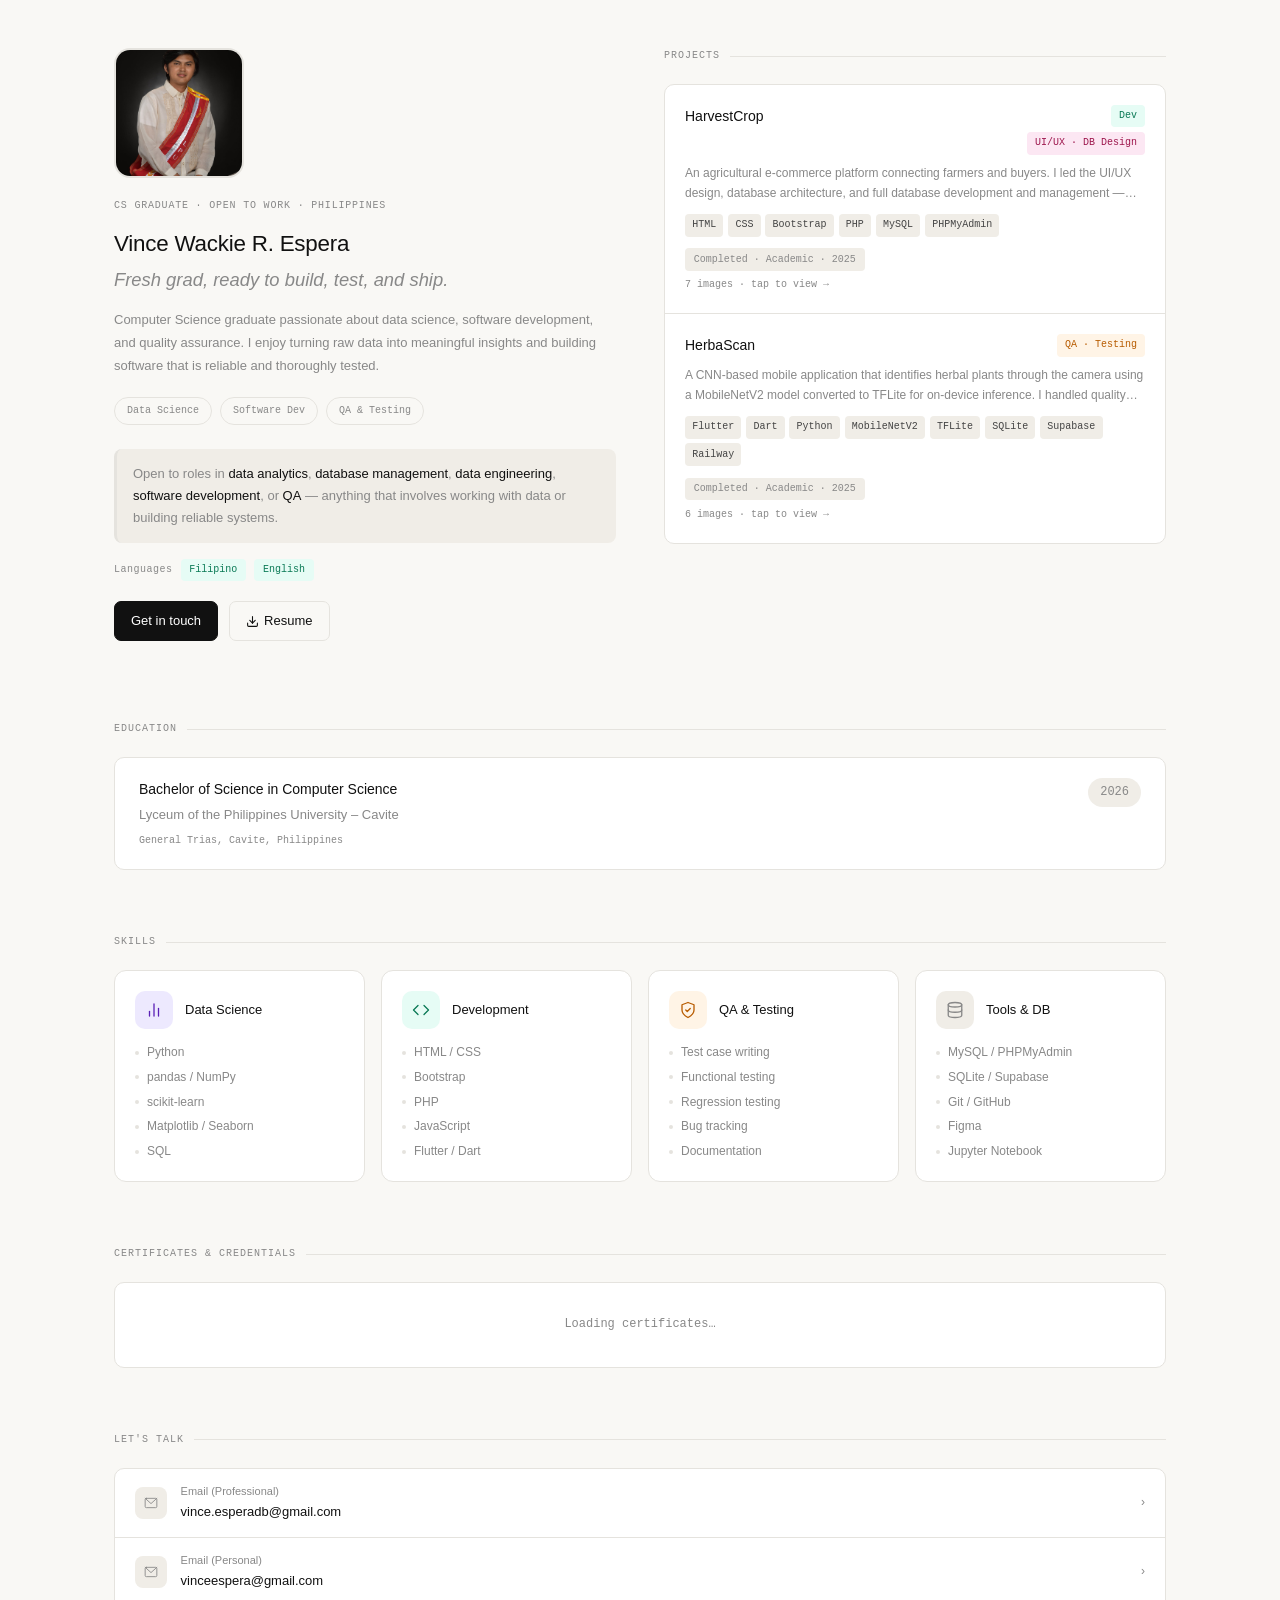
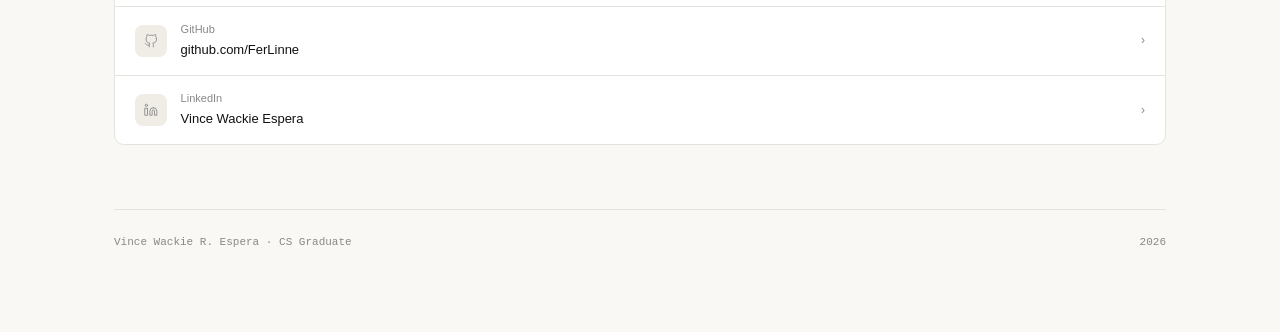
==== commit ec236e2c: "Updated and Added some contents on the portfolio" ====
--- a/index.html
+++ b/index.html
@@ -45,7 +45,7 @@
       </div>
       <div class="cta-row">
         <a class="btn btn-primary" href="mailto:vince.esperadb@gmail.com">Get in touch</a>
-        <a class="btn" href="resume.pdf" target="_blank" download>
+        <a class="btn" href="images/resume/MyResume.pdf" target="_blank" download>
           <svg width="13" height="13" viewBox="0 0 24 24" fill="none" stroke="currentColor" stroke-width="2" stroke-linecap="round" stroke-linejoin="round"><path d="M21 15v4a2 2 0 0 1-2 2H5a2 2 0 0 1-2-2v-4"/><polyline points="7 10 12 15 17 10"/><line x1="12" y1="15" x2="12" y2="3"/></svg>
           Resume
         </a>
--- a/css/styles.css
+++ b/css/styles.css
@@ -39,7 +39,7 @@
 /* =============================================
    LAYOUT
    ============================================= */
-.page { max-width: 1100px; margin: 0 auto; padding: 2rem 1.5rem 5rem; }
+.page { max-width: 1100px; margin: 0 auto; padding: 3rem 1.5rem 5rem; }
 
 
 
@@ -310,14 +310,29 @@
   position: relative;
   border-radius: 10px;
   overflow: hidden;
-  background: var(--tag-bg);
+  background: #ffffff;
   margin-bottom: .75rem;
   aspect-ratio: 16/9;
   max-height: 340px;
 }
 .carousel-track { display: flex; height: 100%; transition: transform .35s ease; }
-.carousel-slide { flex-shrink: 0; width: 100%; height: 100%; }
-.carousel-slide img { width: 100%; height: 100%; object-fit: cover; cursor: zoom-in; }
+.carousel-slide {
+  flex-shrink: 0;
+  width: 100%;
+  height: 100%;
+  background: #ffffff;
+  display: flex;
+  align-items: center;
+  justify-content: center;
+}
+.carousel-slide img {
+  max-width: 100%;
+  max-height: 100%;
+  width: auto;
+  height: auto;
+  object-fit: contain;
+  cursor: zoom-in;
+}
 .carousel-empty {
   width: 100%; height: 100%;
   display: flex; flex-direction: column;
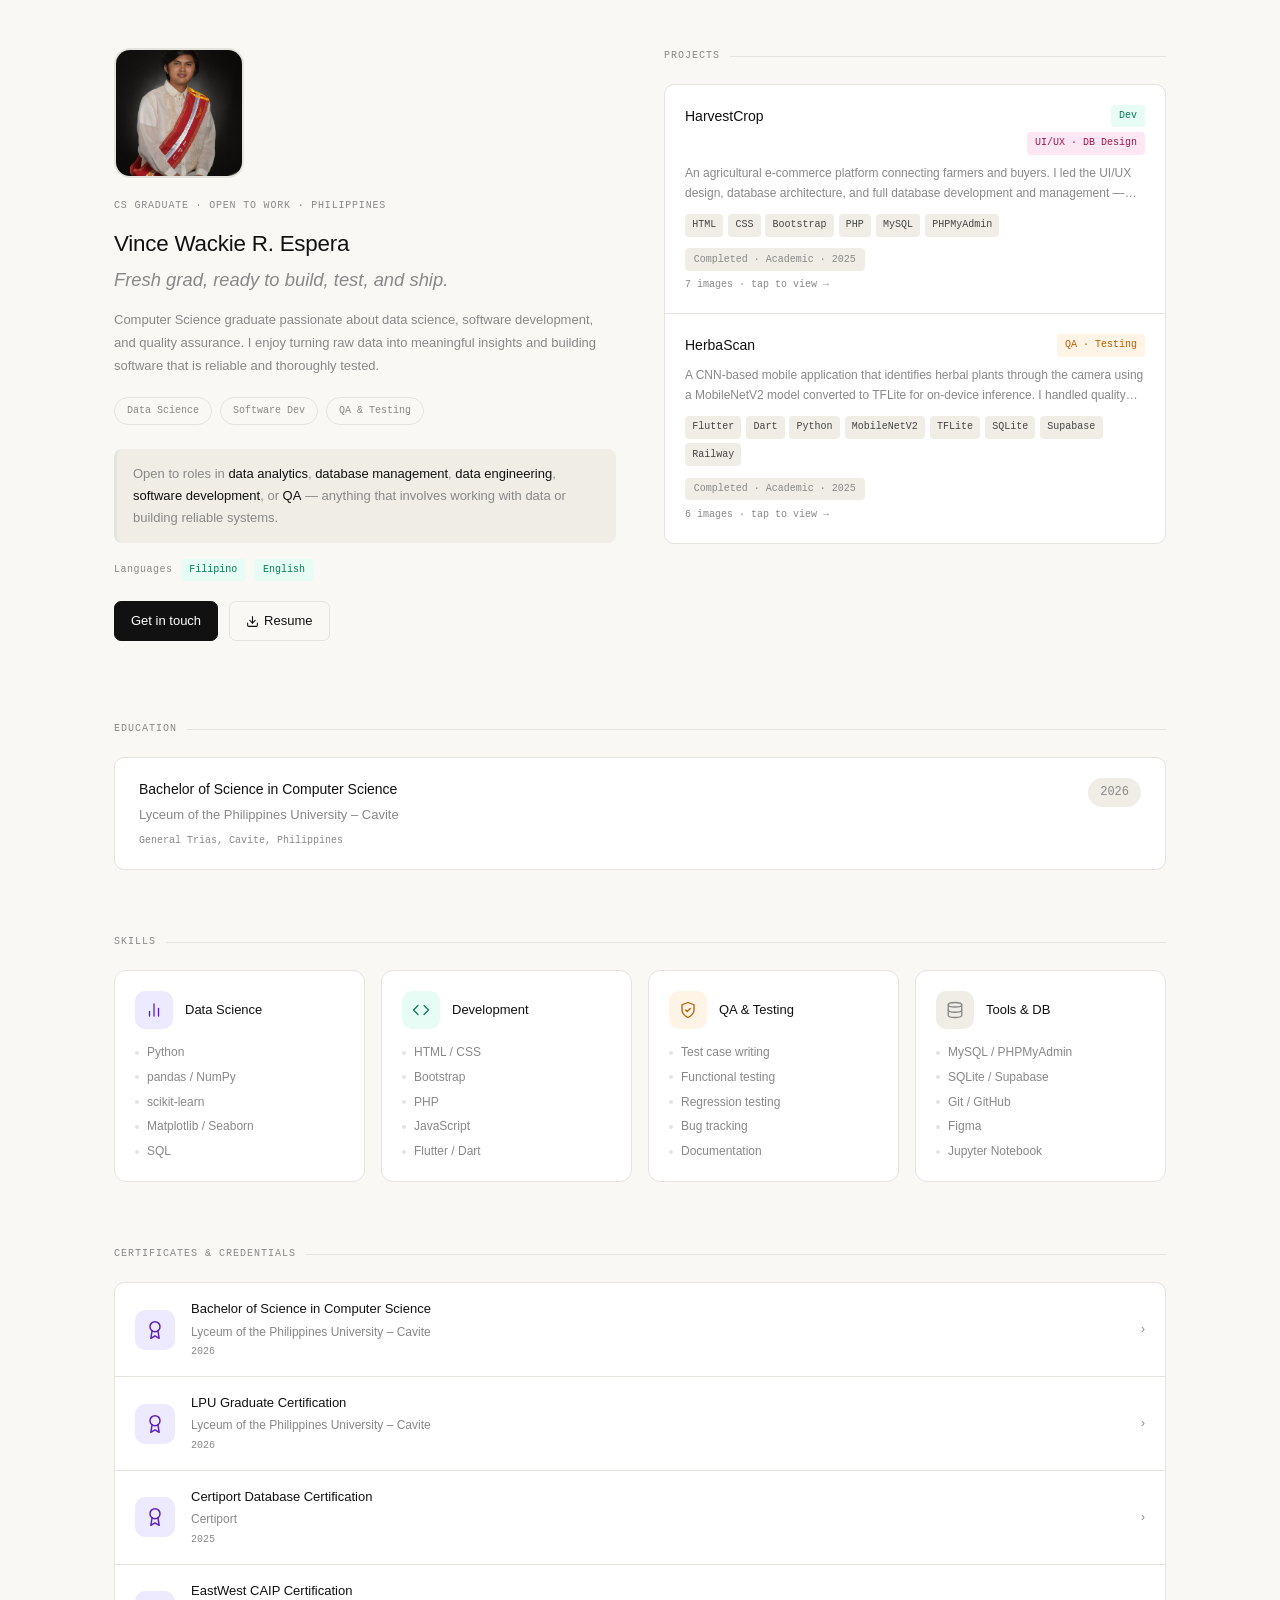
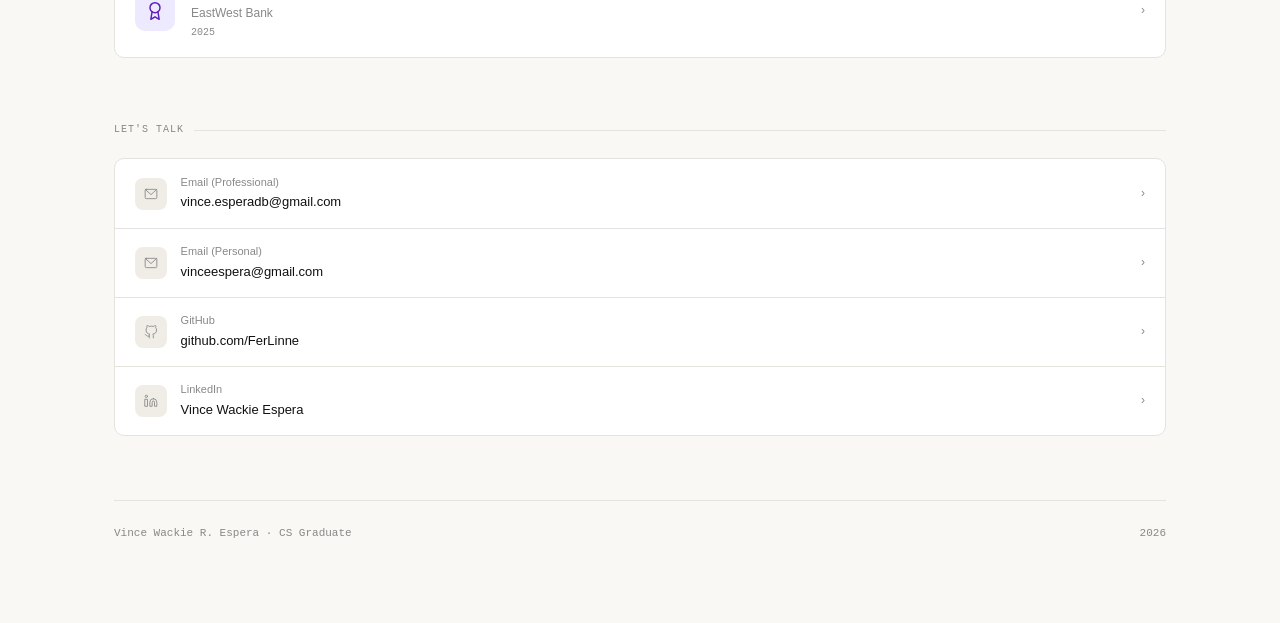
==== commit 9c991f1b: "Fix the cert-overlay placement causing the certificates to not load properly" ====
--- a/index.html
+++ b/index.html
@@ -226,6 +226,16 @@
   <img id="fs-img" src="" alt=""/>
 </div>
 
+
+
+<div class="cert-overlay" id="cert-overlay">
+  <div class="detail-inner">
+    <button class="detail-back" id="cert-back">← back to certificates</button>
+    <h2 class="detail-title" id="cert-title"></h2>
+    <div class="cert-img-wrap" id="cert-img-wrap"></div>
+    <div class="cert-meta" id="cert-meta"></div>
+  </div>
+</div>
 
 <script>
 const BADGE = {
@@ -515,14 +525,5 @@
 loadCertificates();
 </script>
 
-
-<div class="cert-overlay" id="cert-overlay">
-  <div class="detail-inner">
-    <button class="detail-back" id="cert-back">← back to certificates</button>
-    <h2 class="detail-title" id="cert-title"></h2>
-    <div class="cert-img-wrap" id="cert-img-wrap"></div>
-    <div class="cert-meta" id="cert-meta"></div>
-  </div>
-</div>
 </body>
 </html>
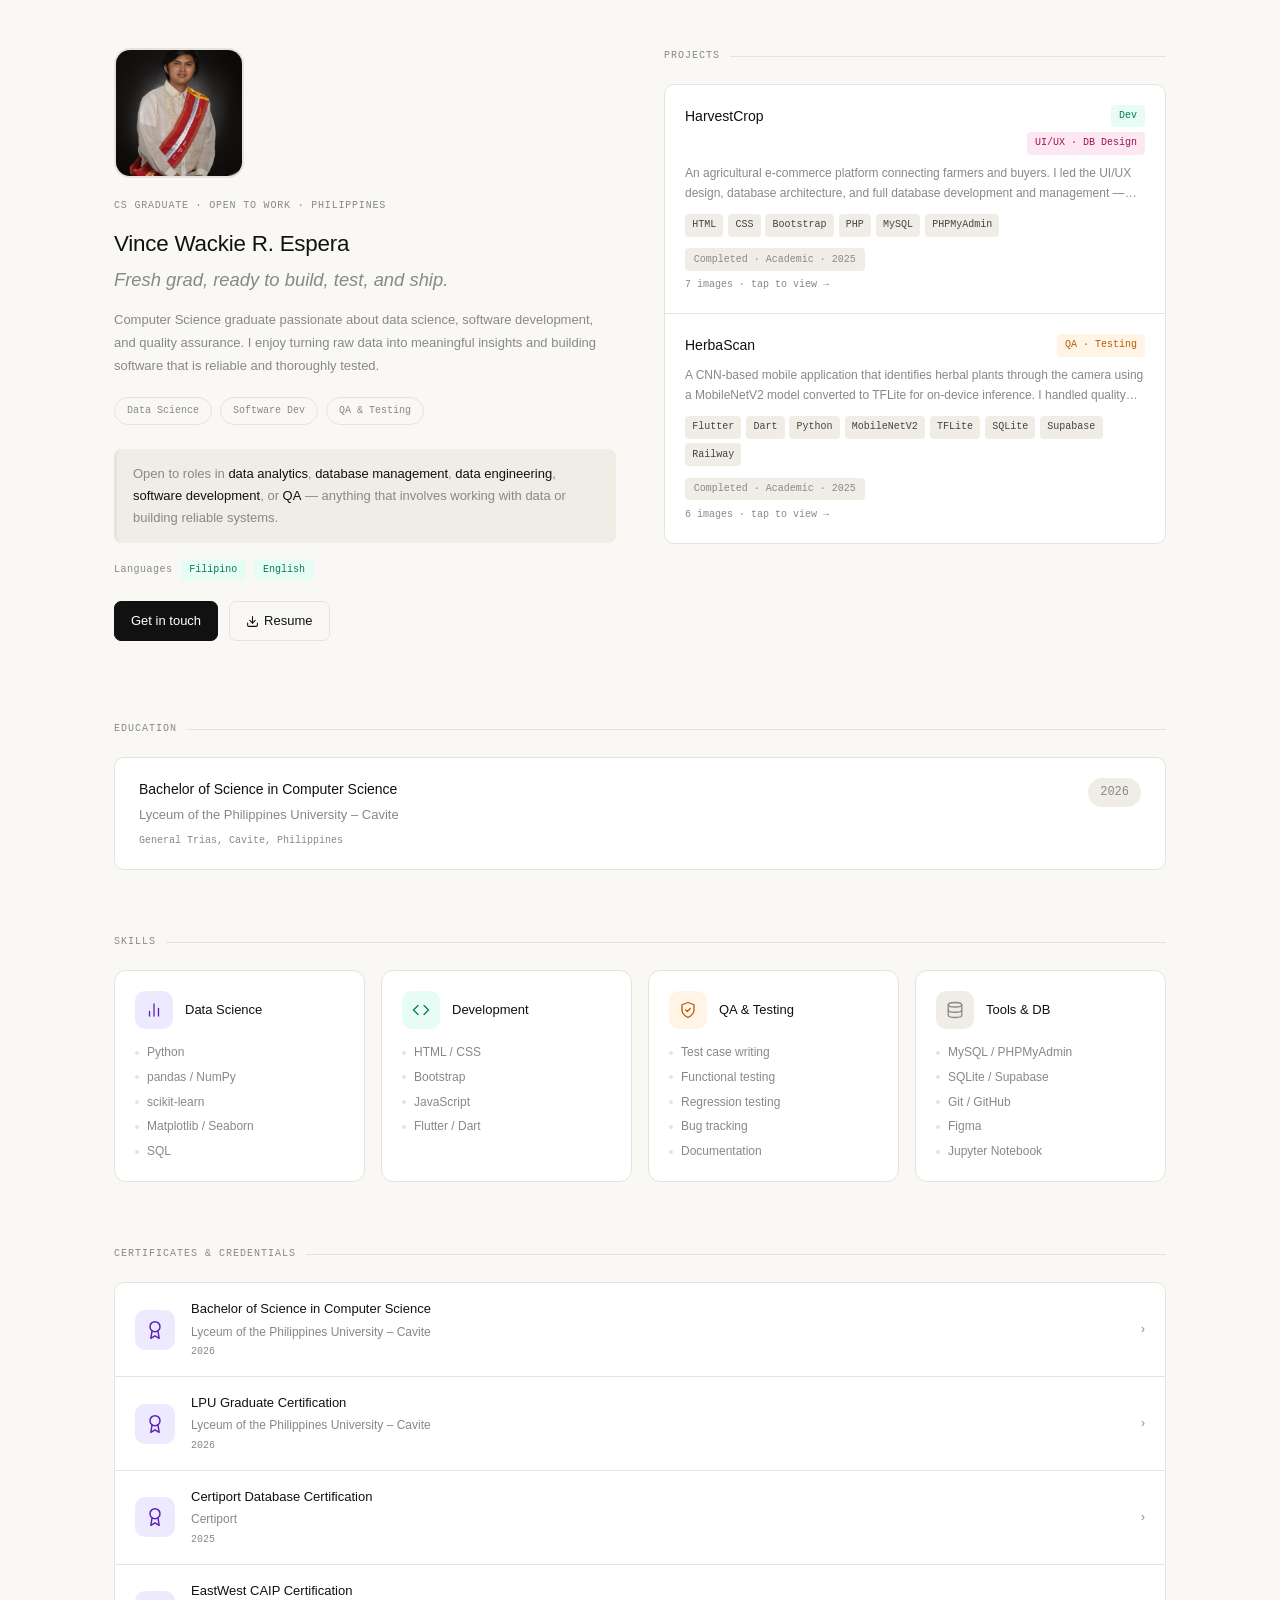
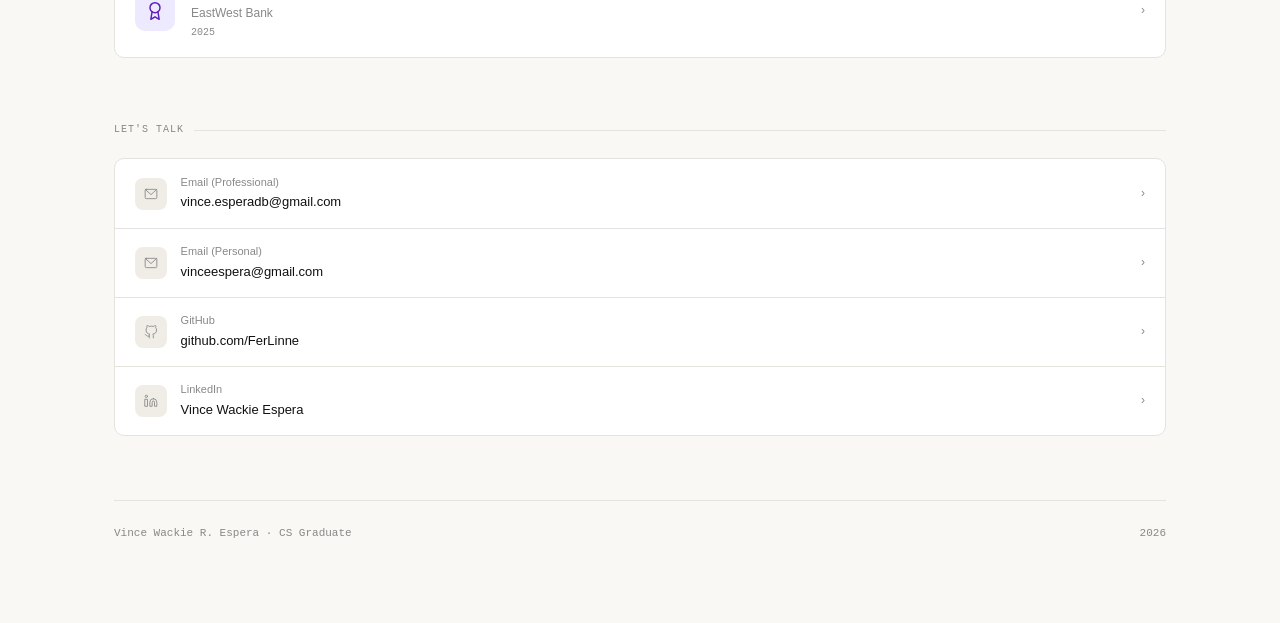
==== commit d80c9630: "Updated skills under development" ====
--- a/index.html
+++ b/index.html
@@ -108,7 +108,6 @@
         <div class="skill-items">
           <div class="skill-item"><span class="skill-dot"></span>HTML / CSS</div>
           <div class="skill-item"><span class="skill-dot"></span>Bootstrap</div>
-          <div class="skill-item"><span class="skill-dot"></span>PHP</div>
           <div class="skill-item"><span class="skill-dot"></span>JavaScript</div>
           <div class="skill-item"><span class="skill-dot"></span>Flutter / Dart</div>
         </div>
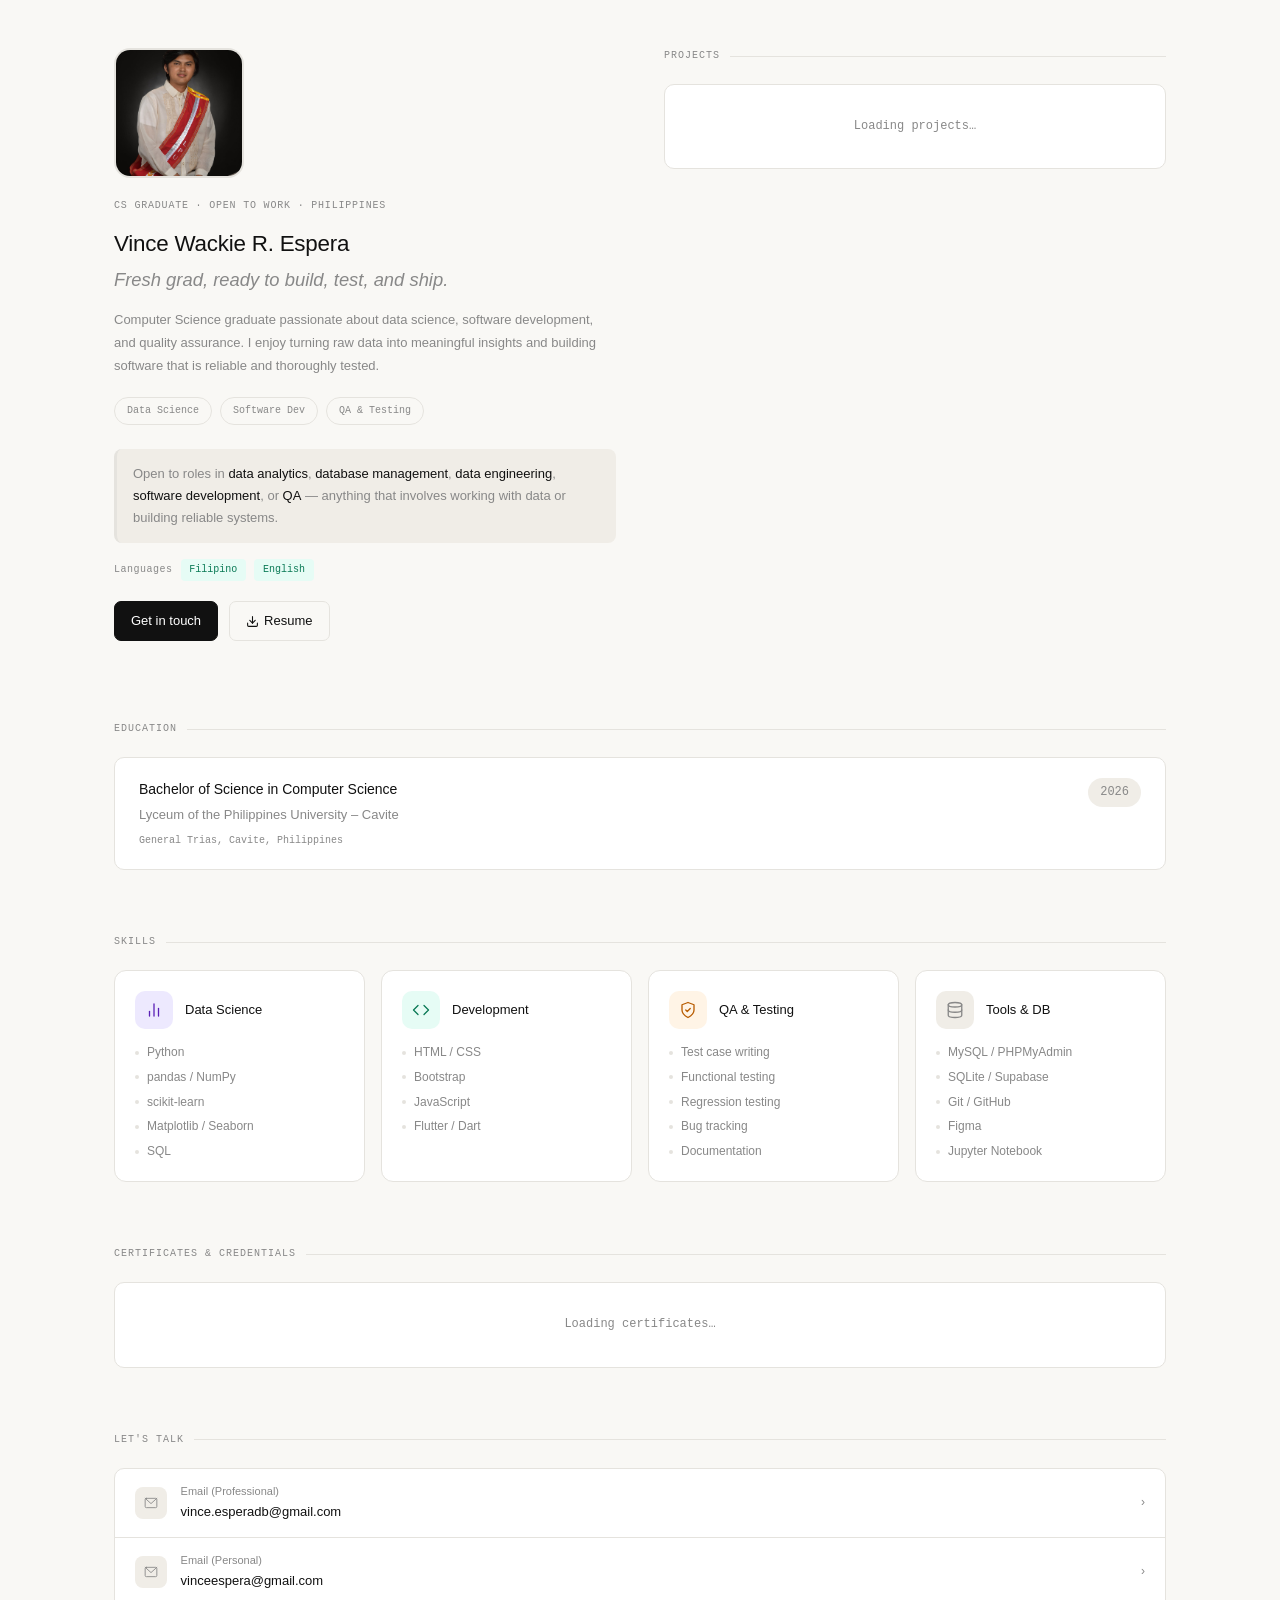
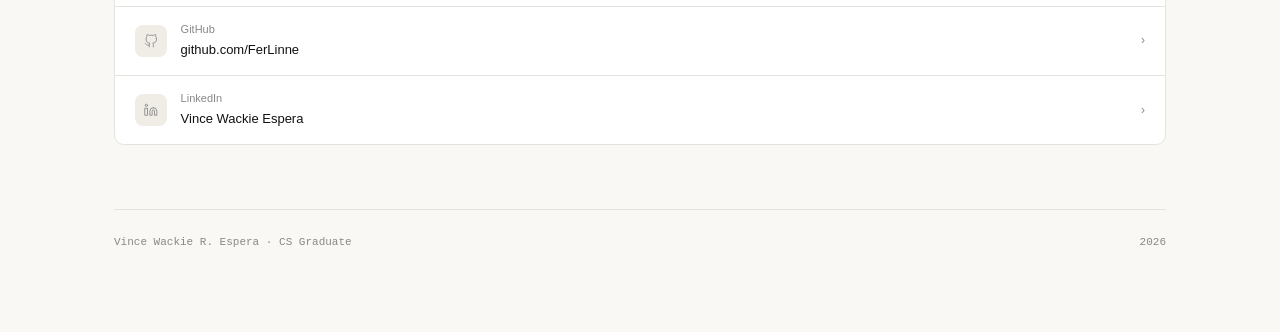
==== commit 10574424: "Replaces the custom back button with the native one" ====
--- a/index.html
+++ b/index.html
@@ -200,7 +200,6 @@
 
 <div class="detail-overlay" id="detail-overlay">
   <div class="detail-inner">
-    <button class="detail-back" id="detail-back">← back to projects</button>
     <h2 class="detail-title" id="detail-title"></h2>
     <div class="carousel-wrap">
       <div class="carousel-track" id="carousel-track"></div>
@@ -229,7 +228,6 @@
 
 <div class="cert-overlay" id="cert-overlay">
   <div class="detail-inner">
-    <button class="detail-back" id="cert-back">← back to certificates</button>
     <h2 class="detail-title" id="cert-title"></h2>
     <div class="cert-img-wrap" id="cert-img-wrap"></div>
     <div class="cert-meta" id="cert-meta"></div>
@@ -414,12 +412,14 @@
   o.classList.add('open');
   o.scrollTop = 0;
   document.body.style.overflow = 'hidden';
-}
-
-function closeDetail() {
+  history.pushState({ overlay: 'detail' }, '');
+}
+
+function closeDetail(fromPopstate) {
   document.getElementById('detail-overlay').classList.remove('open');
   document.getElementById('fs-overlay').classList.remove('open');
   document.body.style.overflow = '';
+  if (!fromPopstate) history.back();
 }
 
 document.getElementById('detail-back').addEventListener('click', closeDetail);
@@ -427,8 +427,8 @@
 document.addEventListener('keydown', e => {
   if (e.key === 'Escape') {
     if (document.getElementById('fs-overlay').classList.contains('open')) closeFs();
-    else if (document.getElementById('cert-overlay').classList.contains('open')) closeCert();
-    else closeDetail();
+    else if (document.getElementById('cert-overlay').classList.contains('open')) closeCert(false);
+    else closeDetail(false);
   }
   if (document.getElementById('detail-overlay').classList.contains('open')) {
     if (e.key === 'ArrowLeft')  goTo(_cur - 1);
@@ -511,12 +511,14 @@
   o.classList.add('open');
   o.scrollTop = 0;
   document.body.style.overflow = 'hidden';
-}
-
-function closeCert() {
+  history.pushState({ overlay: 'cert' }, '');
+}
+
+function closeCert(fromPopstate) {
   document.getElementById('cert-overlay').classList.remove('open');
   document.getElementById('fs-overlay').classList.remove('open');
   document.body.style.overflow = '';
+  if (!fromPopstate) history.back();
 }
 
 document.getElementById('cert-back').addEventListener('click', closeCert);
--- a/css/styles.css
+++ b/css/styles.css
@@ -288,21 +288,7 @@
 }
 .detail-overlay.open { display: block; }
 .detail-inner { max-width: 700px; margin: 0 auto; padding: 1.5rem 1.5rem 5rem; }
-.detail-back {
-  display: inline-flex;
-  align-items: center;
-  gap: .4rem;
-  font-family: var(--mono);
-  font-size: 12px;
-  color: var(--muted);
-  margin-bottom: 1.5rem;
-  cursor: pointer;
-  background: none;
-  border: none;
-  padding: 0;
-  transition: color .2s;
-}
-.detail-back:hover { color: var(--text); }
+
 .detail-title { font-size: clamp(1.4rem, 4vw, 2rem); font-weight: 300; letter-spacing: -.02em; margin-bottom: 1.25rem; }
 
 /* Carousel */
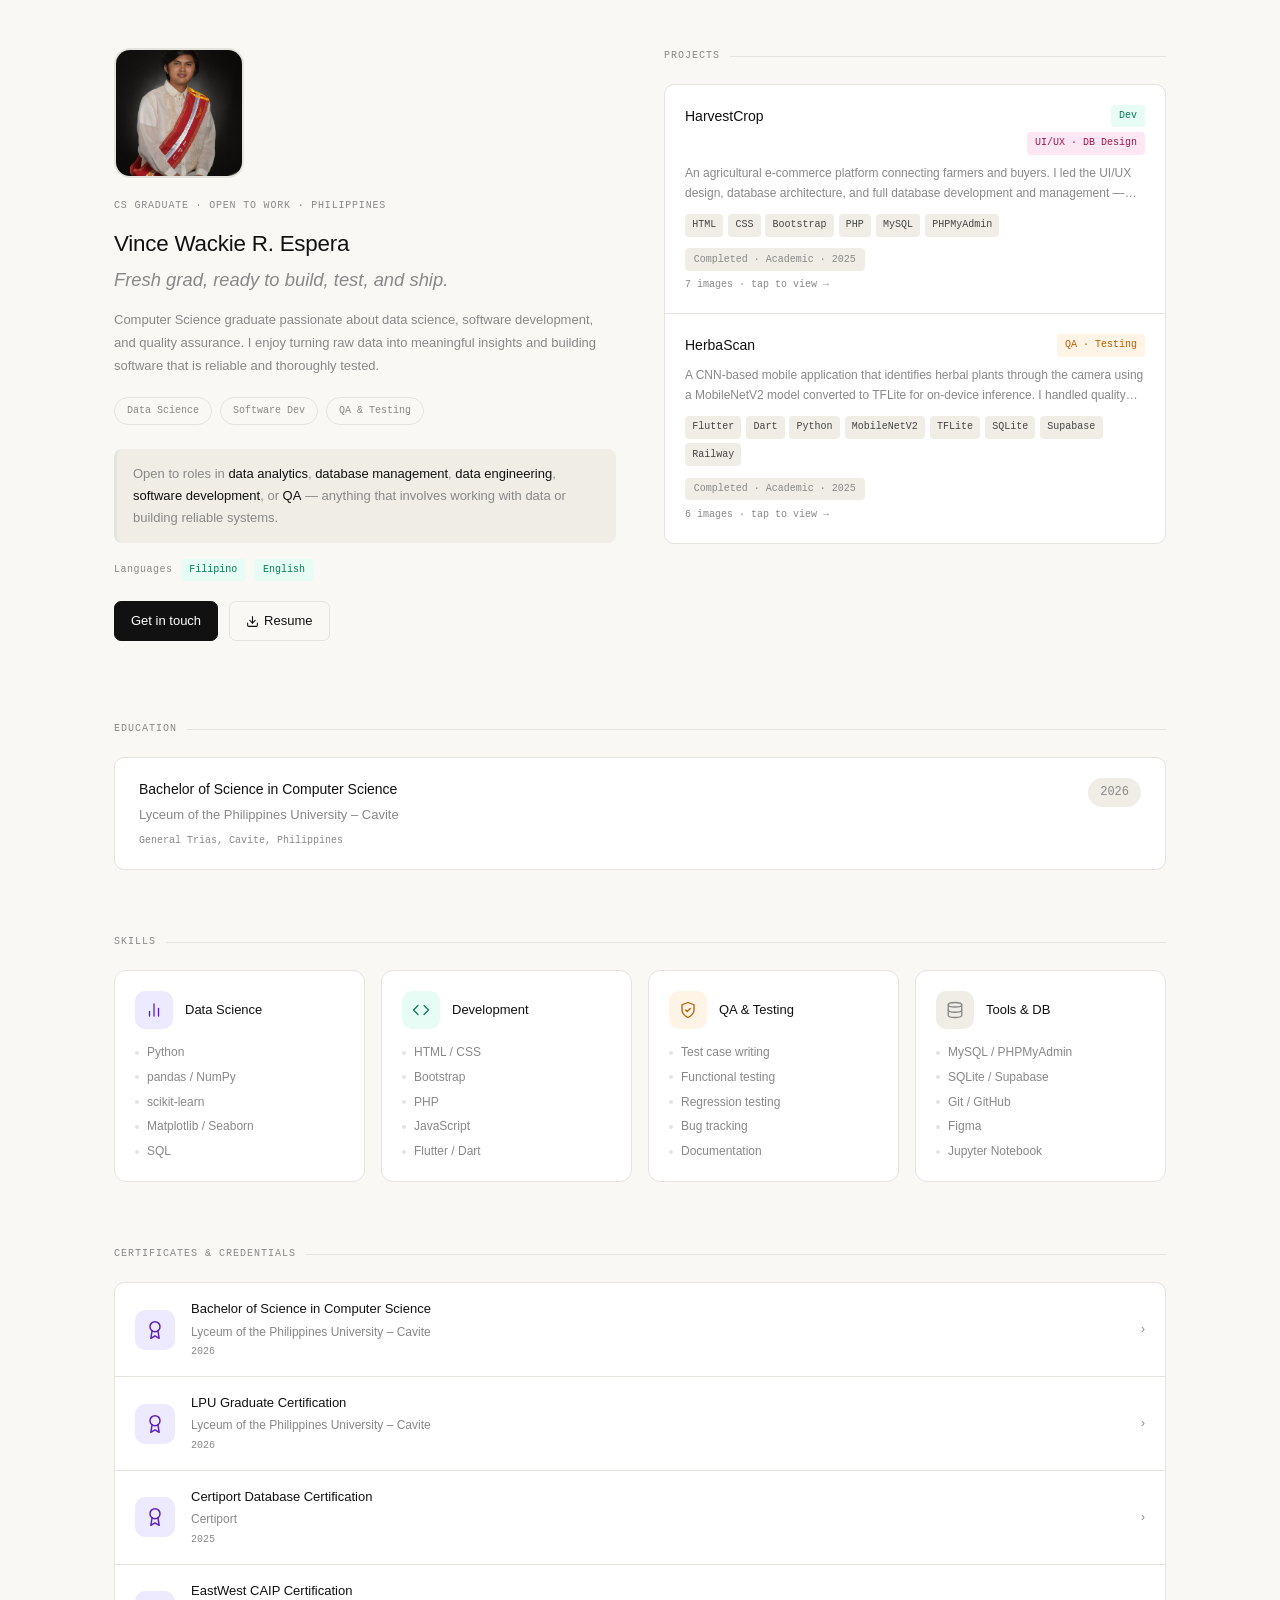
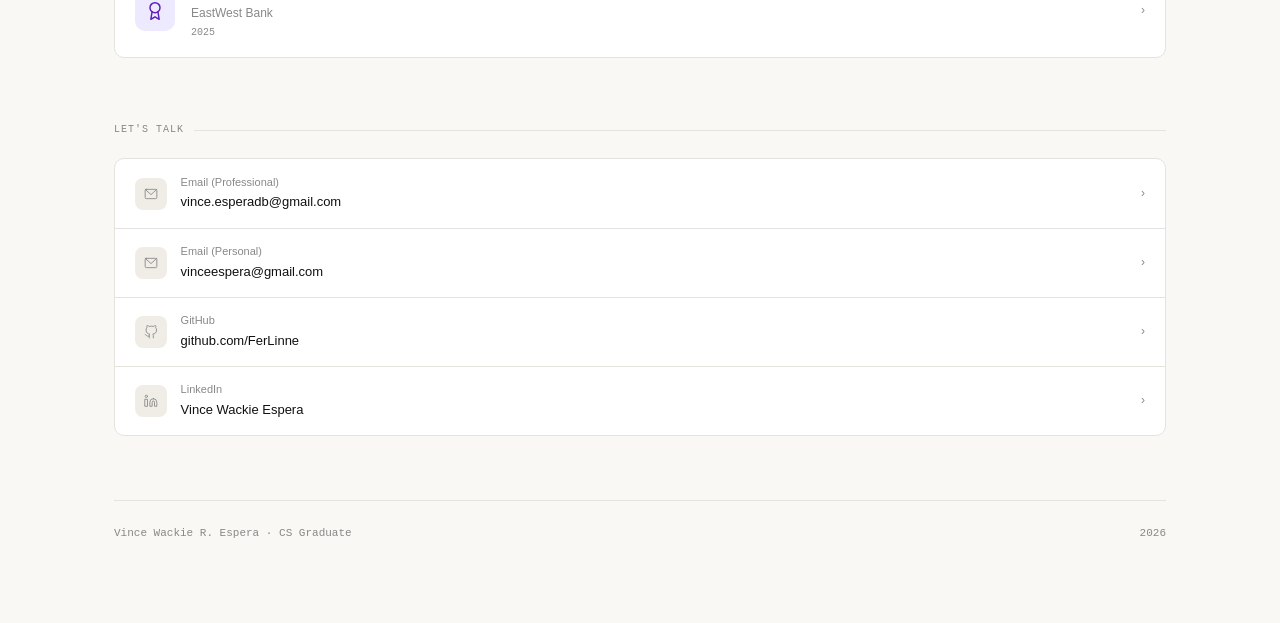
==== commit 825a2303: "Remove leftover back button listeners causing load failure" ====
--- a/index.html
+++ b/index.html
@@ -108,6 +108,7 @@
         <div class="skill-items">
           <div class="skill-item"><span class="skill-dot"></span>HTML / CSS</div>
           <div class="skill-item"><span class="skill-dot"></span>Bootstrap</div>
+          <div class="skill-item"><span class="skill-dot"></span>PHP</div>
           <div class="skill-item"><span class="skill-dot"></span>JavaScript</div>
           <div class="skill-item"><span class="skill-dot"></span>Flutter / Dart</div>
         </div>
@@ -422,7 +423,6 @@
   if (!fromPopstate) history.back();
 }
 
-document.getElementById('detail-back').addEventListener('click', closeDetail);
 
 document.addEventListener('keydown', e => {
   if (e.key === 'Escape') {
@@ -521,7 +521,6 @@
   if (!fromPopstate) history.back();
 }
 
-document.getElementById('cert-back').addEventListener('click', closeCert);
 
 loadCertificates();
 </script>
